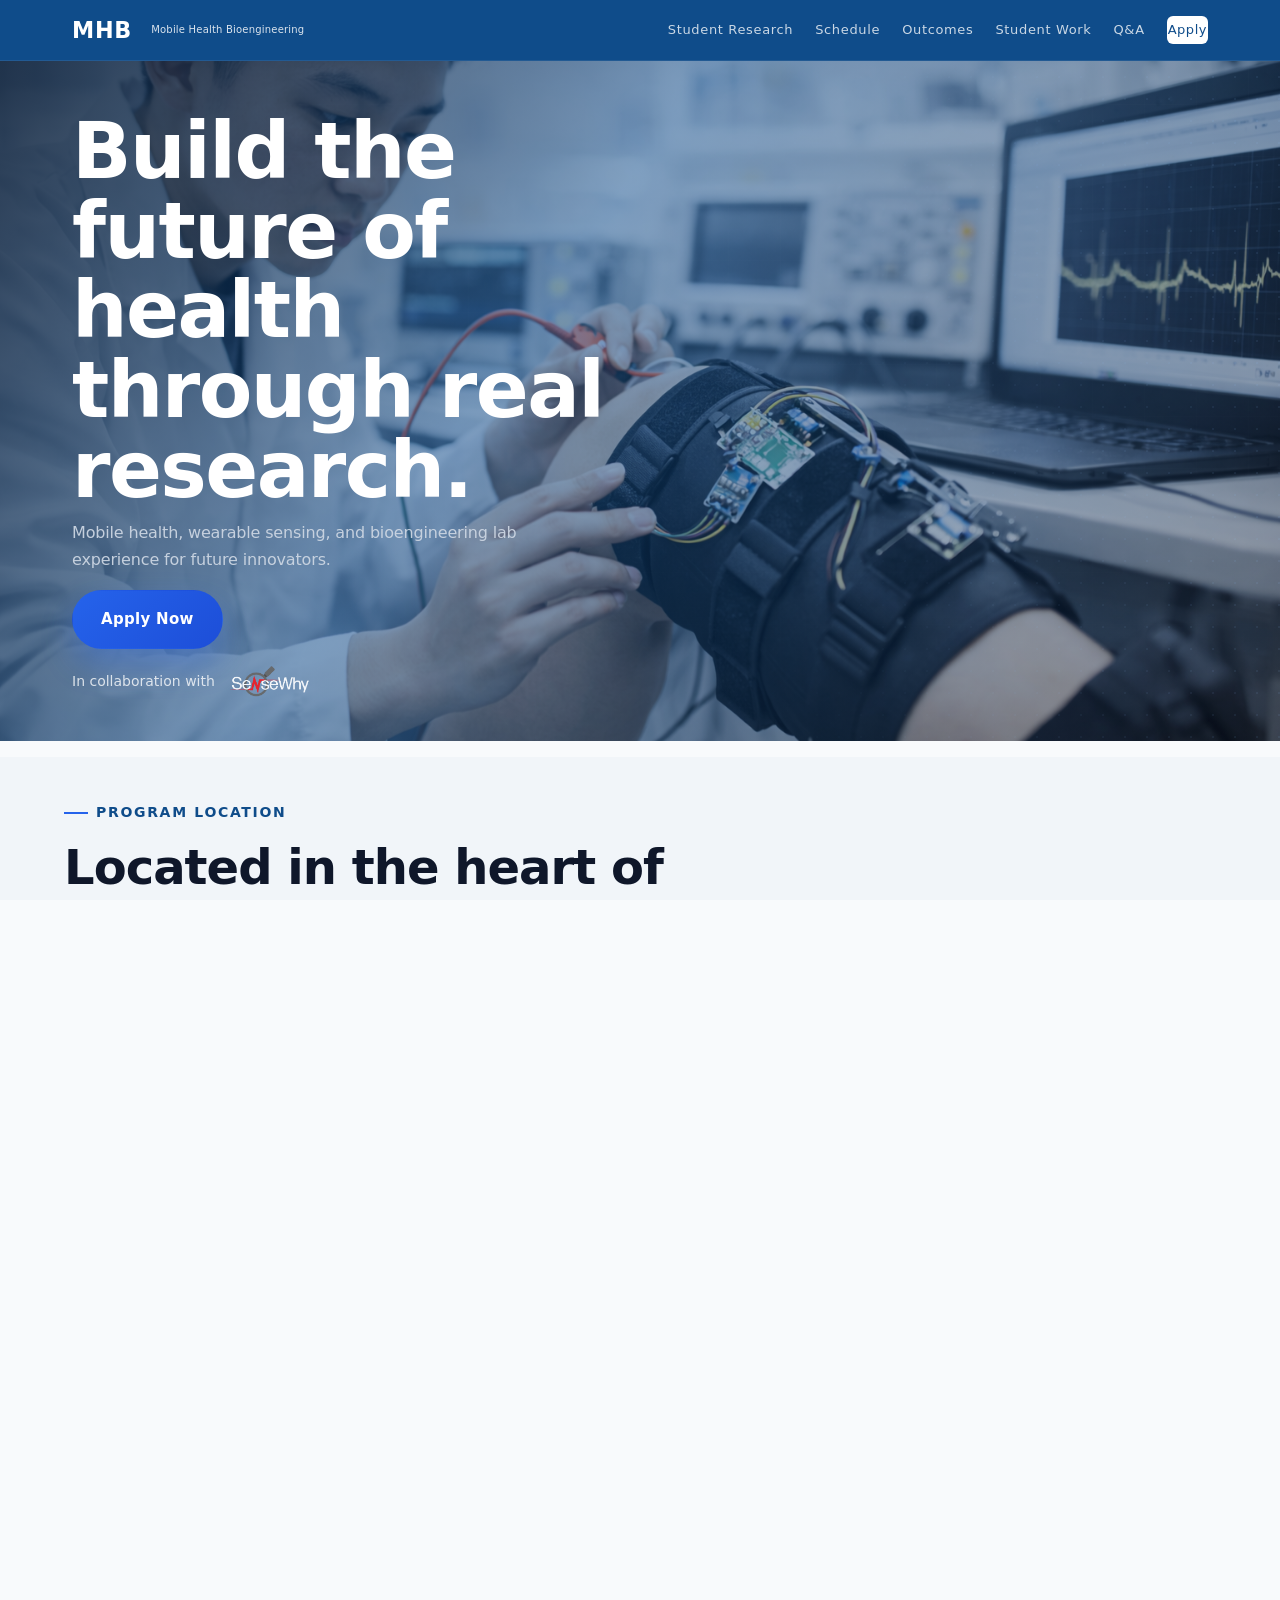
==== index.html @ d77f0f06 "upload site" ====
<!doctype html>
<html lang="en">
<head>
  <meta charset="UTF-8" />
  <meta name="viewport" content="width=device-width, initial-scale=1.0" />
  <title>Mobile Health Bioengineering (MHB)</title>
  <link rel="icon" href="favicon.ico?v=2" />
  <link rel="icon" type="image/png" sizes="32x32" href="favicon-32.png?v=2" />
  <link rel="icon" type="image/png" sizes="16x16" href="favicon-16.png?v=2" />
  <link rel="apple-touch-icon" href="apple-touch-icon.png?v=2" />
  <link rel="stylesheet" href="styles.css" />
</head>
<body>
  <a class="skip-link" href="#main">Skip to content</a>

  <header class="site-header">
    <div class="container header-inner">
            <a href="index.html" class="brand logo-wrapper" aria-label="Go to homepage">
        <img class="brand-logo logo" src="logo-navbar.svg" alt="Mobile Health Bioengineering logo" />
        <small>Mobile Health Bioengineering</small>
      </a>
      <button type="button" class="nav-toggle" id="nav-toggle" aria-expanded="false" aria-controls="primary-nav" aria-label="Open menu">
        <span class="nav-toggle-bars" aria-hidden="true">
          <span class="nav-toggle-bar"></span>
          <span class="nav-toggle-bar"></span>
          <span class="nav-toggle-bar"></span>
        </span>
      </button>
      <nav class="nav" id="primary-nav" aria-label="Primary">
        <a data-nav="student-research" href="#student-research">Student Research</a>
        <a data-nav="schedule" href="schedule.html">Schedule</a>
        <a data-nav="outcomes" href="program-outcomes.html">Outcomes</a>
        <a data-nav="showcase" href="showcase.html">Student Work</a>
        <a data-nav="faq" href="faq.html">Q&amp;A</a>
        <a class="nav-apply" href="https://forms.gle/hPSidrdWYzqVXL1z7" target="_blank" rel="noreferrer">Apply</a>
      </nav>
    </div>
  </header>

  <main id="main" class="main">
    <!-- Hero -->
    <section class="hero">
      <div class="hero-bg" aria-hidden="true"></div>
      <div class="hero-overlay" aria-hidden="true"></div>

      <div class="hero-shell">
        <div class="hero-copy">
          <h1 class="h1 hero-title-light">Build the future of health through real research.</h1>
          <p class="hero-sub hero-sub-light">Mobile health, wearable sensing, and bioengineering lab experience for future innovators.</p>
          <div class="hero-actions">
            <a class="btn btn-primary btn-apply hero-primary-btn" href="https://forms.gle/hPSidrdWYzqVXL1z7" target="_blank" rel="noreferrer">Apply Now</a>
          </div>
          <div class="hero-partner">
            <span>In collaboration with</span>
            <a
              href="https://www.sensewhyinc.com/"
              target="_blank"
              rel="noopener noreferrer"
              class="hero-partner-logo-link"
            >
              <img src="sensewhy-logo.png" alt="SenseWhy Inc." width="586" height="266" decoding="async">
            </a>
          </div>
        </div>
      </div>
    </section>

    <!-- Program Location -->
    <section class="section-tight home-section-muted">
      <div class="container">

        <div class="section-title">Program Location</div>

        <div class="section-heading">
          <h2 class="section-heading-title">
            Located in the heart of Chicago’s healthcare innovation hub
          </h2>
          <p class="section-heading-copy">
            A fully immersive experience in one of the most dynamic medical and research environments in the United States.
          </p>
        </div>

        <div class="location-grid">

          <!-- 左侧图片 -->
          <div class="location-image">
            <img
              src="lab-map.png"
              alt="North Side Chicago medical and research district map showing Northwestern University and surrounding institutions"
            />
          </div>

          <!-- 右侧文字 -->
          <div class="location-content">

            <p>
              As a fully immersive program, the Mobile Health Bioengineering course has carefully selected a premier location in North Side, Chicago, just steps from Lake Michigan and the city’s vibrant downtown core.
            </p>

            <p>
              Students benefit from direct proximity to leading academic, medical, and research institutions in one of the nation’s foremost hubs for healthcare innovation, along with easy access to recreation, dining, and cultural experiences:
            </p>

            <ul class="location-list">
              <li>
                <strong>Northwestern University</strong>, Ann & Robert H. Lurie Children's Hospital of Chicago, and Shirley Ryan AbilityLab (medical and research district)
              </li>
              <li>
                <strong>University of Chicago</strong> (nearby academic campus)
              </li>
              <li>
                Navy Pier and Chicago Riverwalk (recreation, waterfront, and cultural activities)
              </li>
            </ul>

          </div>

        </div>
      </div>
    </section>

    <section id="student-research" class="section-tight home-section-accent">
      <div class="container">
        <div class="section-title">Student Research</div>
        <div class="section-heading student-research-heading-compact">
          <p class="section-heading-copy">A focused look at how students turn lab work into real research outcomes.</p>
        </div>
        <div class="student-research-featured featured-project">
          <div class="student-research-feature-panel featured-content">
            <h3 class="student-research-feature-title">TurtleTrack: Posture Monitoring System</h3>
            <p class="student-research-feature-copy">A wearable system that tracks posture and delivers real-time corrective feedback.</p>

            <div class="student-research-tag-row" aria-label="Project tags">
              <span class="student-research-tag">Wearable Tech</span>
              <span class="student-research-tag">Biomechanics</span>
              <span class="student-research-tag">Real-time Feedback</span>
            </div>

            <div class="student-research-components" aria-label="System components">
              <p class="student-research-components-label">System Components</p>
              <div class="student-research-components-grid">
                <article class="student-research-component-card">
                  <img class="component-image" src="元器件1.jpg" alt="Wearable sensor components and circuit modules" />
                  <h4>Sensing</h4>
                  <p>Wearable motion sensors capture posture and movement in real time.</p>
                </article>
                <article class="student-research-component-card">
                  <img class="component-image" src="电气工程2.jpg" alt="Signal processing and data analysis on embedded system" />
                  <h4>Processing</h4>
                  <p>Signal processing pipeline analyzes posture patterns and detects deviations.</p>
                </article>
                <article class="student-research-component-card">
                  <img class="component-image" src="设计原型.jpg" alt="Prototype wearable feedback device design" />
                  <h4>Feedback</h4>
                  <p>Real-time feedback system guides users to correct posture behavior.</p>
                </article>
              </div>
            </div>

          </div>

          <button
            class="student-research-poster-card featured-image"
            type="button"
            data-poster-open="poster-turtletrack-home"
            aria-label="Open TurtleTrack poster preview"
          >
            <img
              src="turtletrack-poster-preview.png"
              alt="TurtleTrack poster preview"
            />
          </button>
        </div>

        <div class="student-research-topics">
          <div class="student-research-topics-shell">
            <div class="student-research-topics-grid project-grid section-container" aria-label="Student research topics">
            <a class="student-research-topic-link" href="projects/exercise-regulator-academic-stress.html">
              <article class="project-card">
                <div class="student-research-sticker-thumb">
                  <img
                    src="电气工程.jpg"
                    alt="Wearable sensors used in exercise and stress tracking"
                  />
                </div>
                <p class="project-tag">Behavioral Science</p>
                <h3 class="project-title">Exercise as a Regulator of Academic Stress</h3>
                <p class="project-desc">Running and meditation strategies measured with wearable stress signals.</p>
              </article>
            </a>
            <a class="student-research-topic-link" href="projects/caffeine-stress-response-study.html">
              <article class="project-card">
                <div class="student-research-sticker-thumb">
                  <img
                    src="电气工程2.jpg"
                    alt="Student reviewing physiological data for caffeine response research"
                  />
                </div>
                <p class="project-tag">Experimental Design</p>
                <h3 class="project-title">Caffeine and Stress Response Study</h3>
                <p class="project-desc">Wearable-based analysis of how caffeine shifts physiological stress response.</p>
              </article>
            </a>
            <a class="student-research-topic-link" href="projects/predicting-periodontal-disease-with-ml.html">
              <article class="project-card">
                <div class="student-research-sticker-thumb">
                  <img
                    src="实验.jpg"
                    alt="Data visualization and machine learning analysis on a display"
                  />
                </div>
                <p class="project-tag">ML + Healthcare</p>
                <h3 class="project-title">Predicting Periodontal Disease with ML</h3>
                <p class="project-desc">Machine learning screening using breath-based VOC sensing data.</p>
              </article>
            </a>
            </div>
            <div class="student-research-more">
              <a class="student-research-more-link" href="showcase.html">View More Projects <span aria-hidden="true">→</span></a>
            </div>
          </div>
        </div>
      </div>
    </section>

    <section id="program-outcomes" class="section-tight home-section-muted">
      <div class="container">
        <div class="section-title">Program Outcomes</div>
        <div class="section-heading">
          <h2 class="section-heading-title">Clear outputs students can carry forward.</h2>
          <p class="section-heading-copy">Academic deliverables, recognition, and practical research experience from one focused program.</p>
        </div>
        <div class="program-outcomes-grid" aria-label="Program outcomes">
          <a class="program-outcome-link" href="program-outcomes.html#certificate">
            <article class="program-outcome-card surface-card">
              <div class="program-outcome-icon" aria-hidden="true">CERT</div>
              <h3>Certificate of Completion</h3>
              <p>Official completion certificate issued through Dr. Alshurafa's affiliated organization.</p>
            </article>
          </a>

          <a class="program-outcome-link" href="program-outcomes.html#proposal-poster">
            <article class="program-outcome-card surface-card">
              <div class="program-outcome-icon" aria-hidden="true">POST</div>
              <h3>Research Proposal &amp; IEEE Poster</h3>
              <p>Students finish a proposal and poster, with selected work advancing toward IEEE submission.</p>
            </article>
          </a>

          <a class="program-outcome-link" href="program-outcomes.html#recommendation">
            <article class="program-outcome-card surface-card">
              <div class="program-outcome-icon" aria-hidden="true">LOR</div>
              <h3>Letter of Recommendation</h3>
              <p>Top-performing students may receive a personalized recommendation letter.</p>
            </article>
          </a>

          <a class="program-outcome-link" href="program-outcomes.html#research-skills">
            <article class="program-outcome-card surface-card">
              <div class="program-outcome-icon" aria-hidden="true">LAB</div>
              <h3>Real Research &amp; Clinical Skills</h3>
              <p>Hands-on lab work builds practical research ability and clinical understanding.</p>
            </article>
          </a>
        </div>
      </div>
    </section>

    <section class="section-tight professor-section">
      <div class="container">

        <!-- Nabil -->
        <div class="prof-row">
          <div class="prof-image">
            <img src="Professor%20Photo.jpg" alt="Nabil Alshurafa">
          </div>

          <div class="prof-content">
            <p class="prof-label">Program Director</p>
            <h2 class="prof-name">Nabil Alshurafa</h2>

            <p>
              Dr. Nabil Alshurafa has been on the faculty of Northwestern University for over ten years, where he teaches courses in mobile health (mHealth), wearable systems, and biomedical engineering. His research is in the fields of wearable sensing, behavioral science, and digital biomarkers.
            </p>

            <p>
              Dr. Alshurafa has many years of experience mentoring high school students in science and engineering, helping multiple generations of students achieve their educational goals. He is passionate about inspiring young scientists to develop creative problem solving skills and make meaningful contributions to society through rigorous, human-centered research.
            </p>
          </div>
        </div>

        <!-- Chris -->
        <div class="prof-row reverse">
          <div class="prof-image">
            <img src="Chris%20Romano.jpg" alt="Chris Romano">
          </div>

          <div class="prof-content">
            <p class="prof-label">Instructor</p>
            <h2 class="prof-name">Chris Romano</h2>
            <p class="prof-sub">Operations Director · Northwestern University</p>
            <div class="prof-email-block">
              <p class="prof-email"><a href="mailto:chris@sensewhyinc.com">chris@sensewhyinc.com</a></p>
              <p class="prof-email"><a href="mailto:programs@sensewhyinc.com">programs@sensewhyinc.com</a></p>
            </div>

            <p>
              Chris Romano is a Human Factors Engineer at SenseWhy Inc. and a research coordinator at Northwestern University, where he works on wearable sensing technologies for behavioral and preventive medicine.
            </p>

            <p>
              He focuses on designing and running clinical studies, analyzing data, and developing digital health systems that translate real-world behavioral signals into meaningful insights. In this program, he supports student research and project development, providing guidance on experimental design, data analysis, and real-world implementation.
            </p>
          </div>
        </div>

      </div>
    </section>

    <!-- CTA -->
    <section class="section-tight">
      <div class="container cta-minimal">
        <p class="cta-eyebrow">Join the next cohort</p>
        <div class="h2">Interested in joining MHB?</div>
        <p class="cta-note">Selective program. Applications are reviewed by faculty.</p>
        <div class="cta-wrap apply-cta-actions">
          <a class="btn btn-primary btn-apply" href="https://forms.gle/hPSidrdWYzqVXL1z7" target="_blank" rel="noreferrer">Apply Now</a>
          <a class="btn btn-secondary" href="mailto:programs@sensewhyinc.com?subject=MHB%20Inquiry">Contact Us</a>
        </div>
      </div>
    </section>
  </main>

  <div class="poster-modal" id="poster-turtletrack-home" hidden>
    <div class="poster-modal-panel">
      <button class="poster-close" type="button" data-poster-close>Close</button>
      <div class="poster-modal-sheet">
        <iframe
          class="poster-pdf-frame"
          src="sample%20poster/TurtleTrack%20Poster.pdf#view=FitH"
          title="TurtleTrack poster PDF preview"
        ></iframe>
      </div>
    </div>
  </div>

  <footer class="footer">
    <div class="container footer-inner">
      <div>
        <div style="font-weight:680;color:var(--text);">Mobile Health Bioengineering (MHB)</div>
        <div style="margin-top:6px;">Hands-on mobile health, sensing, and bioengineering research education.</div>
      </div>
      <div style="max-width:46ch;">
        <div style="margin-top:6px;">Selective mobile health and bioengineering research program.</div>
      </div>
      <div class="footer-col footer-partner">
        <div class="footer-partner-name">SenseWhy Inc.</div>
        <p class="footer-partner-tagline">Mobile health technology company · Wearable sensing, behavioral analytics, and digital health systems.</p>
        <p class="footer-partner-address">Chicago, Illinois, United States</p>
        <p class="footer-partner-web"><a href="https://www.sensewhyinc.com/" target="_blank" rel="noopener noreferrer">sensewhyinc.com</a></p>
      </div>
    </div>
  </footer>

  <script defer src="site.js"></script>
</body>
</html>
---- styles.css ----
:root{
  --bg:#FFFFFF;
  --text:#0f172a;
  --muted:#475569;
  --line:#D5E4F4;
  --soft:#EDF6FF;
  --focus:#71B7FF;
  --primary:#0F4C8A;
  --secondary:#71B7FF;
  --lab-bg:#F4FAFF;
  --lab-section:#E8F3FF;
  --radius:18px;
  --surface-radius:16px;
  --shadow-soft:0 8px 24px rgba(0,0,0,0.04);
  --shadow-soft-hover:0 16px 40px rgba(0,0,0,0.08);
}

*{ box-sizing:border-box; }

html,body{ height:100%; }

body{
  margin:0;
  background:#f8fafc;
  color:#374151;
  font-family: ui-sans-serif, system-ui, -apple-system, Segoe UI, Roboto, Helvetica, Arial, "Apple Color Emoji","Segoe UI Emoji";
  font-size:15px;
  line-height:1.7;
}

html{
  -webkit-text-size-adjust:100%;
  text-size-adjust:100%;
  scroll-padding-top:96px;
}

html, body{
  overflow-x:hidden;
  max-width:100%;
}

img, video, svg, canvas{
  max-width:100%;
  height:auto;
}

h1, h2, h3{
  letter-spacing:-0.02em;
  line-height:1.2;
}

h1{
  font-size:36px;
  line-height:1.2;
  font-weight:700;
}

h2{
  font-size:26px;
  line-height:1.3;
  font-weight:600;
}

h3{
  font-size:20px;
  line-height:1.4;
  font-weight:600;
}

h4{
  font-size:14px;
  letter-spacing:0.06em;
  text-transform:uppercase;
  color:#6B7280;
}

p{
  line-height:1.7;
  color:#374151;
  margin-bottom:12px;
  max-width:65ch;
}

ul{
  padding-left:18px;
}

li{
  line-height:1.65;
}

a{ color:inherit; text-decoration:none; }
a:hover{ text-decoration:underline; }

.skip-link{
  position:absolute;
  left:-999px;
  top:8px;
  background: #ffffff;
  border:1px solid var(--line);
  padding:10px 12px;
  border-radius:12px;
  z-index:999;
}
.skip-link:focus{ left:12px; outline:2px solid var(--focus); outline-offset:2px; }

.container{
  max-width:1200px;
  padding:0 24px;
  margin:0 auto;
}

.site-header{
  position:fixed;
  left:0;
  right:0;
  top:0;
  background: var(--primary);
  backdrop-filter: blur(0);
  border-bottom:1px solid rgba(255,255,255,0.08);
  z-index:20;
  transition: background 300ms ease, backdrop-filter 300ms ease, border-color 300ms ease, box-shadow 300ms ease;
}

.site-header.scrolled{
  background: rgba(15,76,138,0.92);
  backdrop-filter: blur(12px);
  border-bottom-color: rgba(255,255,255,0.1);
  box-shadow: 0 8px 24px rgba(10,48,92,0.22);
}

.header-inner{
  display:flex;
  align-items:center;
  justify-content:space-between;
  padding:16px 32px;
  gap:26px;
  transition: padding 300ms ease;
}

.site-header.scrolled .header-inner{
  padding:12px 32px;
}

/* Mobile nav toggle — hidden on desktop */
.nav-toggle{
  display:none;
  align-items:center;
  justify-content:center;
  width:44px;
  height:44px;
  padding:0;
  margin:0 0 0 auto;
  border:1px solid rgba(255,255,255,0.38);
  border-radius:10px;
  background:rgba(255,255,255,0.1);
  color:#fff;
  cursor:pointer;
  flex-shrink:0;
  transition:background 0.2s ease, border-color 0.2s ease;
}

.nav-toggle:hover{
  background:rgba(255,255,255,0.16);
  border-color:rgba(255,255,255,0.55);
}

.nav-toggle:focus-visible{
  outline:2px solid var(--focus);
  outline-offset:2px;
}

.nav-toggle-bars{
  display:flex;
  flex-direction:column;
  justify-content:center;
  gap:5px;
  width:20px;
}

.nav-toggle-bar{
  display:block;
  height:2px;
  width:100%;
  background:#fff;
  border-radius:1px;
  transition:transform 0.25s ease, opacity 0.2s ease;
}

.site-header.is-nav-open .nav-toggle-bar:nth-child(1){
  transform:translateY(7px) rotate(45deg);
}

.site-header.is-nav-open .nav-toggle-bar:nth-child(2){
  opacity:0;
}

.site-header.is-nav-open .nav-toggle-bar:nth-child(3){
  transform:translateY(-7px) rotate(-45deg);
}

.brand,
.logo-wrapper{
  display:flex;
  align-items:center;
  gap:12px;
  color:#ffffff;
  text-decoration:none;
}

.logo-wrapper{
  cursor:pointer;
  transition:opacity 0.2s ease;
}

.logo-wrapper:hover,
.logo-wrapper:focus-visible{
  text-decoration:none;
  opacity:0.85;
}

.logo-wrapper:focus-visible{
  outline:2px solid var(--focus);
  outline-offset:3px;
}

.brand small{
  display:inline-block;
  margin:0;
  padding:0;
  border:0;
  color:rgba(255,255,255,0.85);
  font-weight:500;
  font-size:10px;
  line-height:1.25;
  letter-spacing:0.02em;
  text-transform:none;
  white-space:nowrap;
  text-decoration:none;
}

.brand small::before,
.brand small::after{
  content:none;
}

.brand-logo,
.logo{
  display:block;
  flex-shrink:0;
  height:28px;
  width:auto;
  max-height:28px;
  object-fit:contain;
  object-position:left center;
  background:transparent;
  padding:0;
  margin:0;
  border:0;
  mix-blend-mode:normal;
  opacity:1;
}

.brand-logo:hover,
.logo:hover{
  opacity:1;
}

.nav{
  display:flex;
  flex-wrap:wrap;
  gap:22px;
  justify-content:flex-end;
  align-items:center;
}
.nav a{
  position:relative;
  font-size:13px;
  color:rgba(255,255,255,0.78);
  letter-spacing:0.05em;
  font-weight:400;
  text-decoration:none;
  padding:2px 0;
  border:none;
  border-radius:0;
}
.nav a:hover{
  color:#ffffff;
  text-decoration:none;
}
.nav a.active{
  color:#ffffff;
}
.nav a::after{
  content:"";
  position:absolute;
  left:0;
  bottom:-3px;
  width:100%;
  height:1px;
  background:rgba(255,255,255,0.8);
  transform:scaleX(0);
  transform-origin:left;
  transition:transform 200ms ease;
}
.nav a:hover::after{
  transform:scaleX(1);
}
.nav a.active::after{
  transform:scaleX(1);
}

.nav a.nav-apply{
  border:1px solid rgba(255,255,255,0.72);
  border-radius:6px;
  padding:7px 12px;
  letter-spacing:0.04em;
  color:var(--primary);
  background:#ffffff;
}
.nav a.nav-apply::after{
  display:none;
}
.nav a.nav-apply:hover{
  background:var(--lab-bg);
  border-color:#ffffff;
  color:var(--primary);
}
.nav a.nav-apply.active{
  border-color:#ffffff;
  color:var(--primary);
}

.main{
  padding-bottom:64px;
  padding-top:96px;
}

.section{
  padding-top:64px;
  padding-bottom:64px;
  margin-top:48px;
}

.section-tight{
  padding-top:44px;
  padding-bottom:44px;
}

.section-title{
  margin:0 0 14px 0;
  font-size:14px;
  letter-spacing:0.12em;
  text-transform:uppercase;
  color:var(--primary);
  font-weight:650;
}

.section-title::before{
  content:"";
  display:inline-block;
  width:24px;
  height:2px;
  background:#2563eb;
  margin-right:8px;
  vertical-align:middle;
}

.section-heading{
  max-width:760px;
  margin-bottom:24px;
}

.student-research-heading-compact{
  margin-bottom:24px;
}

.student-research-heading-compact .section-heading-copy{
  margin-top:0;
}

.section-heading-title{
  margin:0 0 8px 0;
  color:var(--text);
  font-size:clamp(34px, 4vw, 48px);
  line-height:1.2;
  letter-spacing:-0.02em;
  font-weight:690;
}

.section-heading-copy{
  margin:0;
  max-width:640px;
  color:rgba(0,0,0,0.6);
  font-size:17px;
  line-height:1.6;
}

.surface-card{
  padding:20px;
  border:1px solid rgba(0,0,0,0.04);
  border-radius:16px;
  background:#ffffff;
  box-shadow:0 8px 24px rgba(0,0,0,0.04);
  transition:all 0.2s ease;
}

.surface-card:hover{
  transform:translateY(-2px);
  border-color:rgba(0,0,0,0.06);
  box-shadow:0 12px 32px rgba(0,0,0,0.06);
}

.home-section-muted{
  background:#f1f5f9;
}

.home-section-accent{
  background:#f8fafc;
}

.section-tight.home-section-accent{
  padding-top:36px;
  padding-bottom:28px;
}


.research-questions{
  display:flex;
  flex-direction:column;
  gap:32px;
  margin-top:40px;
}

.research-question{
  max-width:38rem;
}

.question-left{
  align-self:flex-start;
}

.question-center{
  align-self:center;
}

.question-right{
  align-self:flex-end;
  text-align:right;
}

.question-offset{
  margin-left:48px;
}

.question-last{
  margin-right:40px;
}

.research-question-inner{
  display:inline-block;
  transition:transform 300ms ease-out, color 300ms ease-out;
}

.research-question-inner:hover{
  transform:translateX(3px);
}

.research-question-num{
  margin-bottom:10px;
  font-size:11px;
  font-weight:500;
  letter-spacing:0.2em;
  color:rgba(15,76,138,0.32);
}

.research-question p{
  margin:0;
  font-size:clamp(20px, 2vw, 24px);
  line-height:1.75;
  font-weight:500;
  color:var(--text);
  transition:color 300ms ease-out;
}

.research-question-inner:hover p{
  color:var(--primary);
}

.student-research-heading{
  max-width:760px;
  margin-top:4px;
}

.student-research-title{
  margin:0;
  color:var(--text);
  font-size:clamp(38px, 4.4vw, 56px);
  line-height:1.02;
  letter-spacing:-0.03em;
  font-weight:690;
}

.student-research-subtitle{
  margin:16px 0 0 0;
  color:var(--muted);
  font-size:18px;
  line-height:1.75;
}

.student-research-featured{
  display:flex;
  flex-direction:column;
  gap:24px;
  margin-top:24px;
  margin-bottom:16px;
}

.featured-project{
  display:grid;
  grid-template-columns:1.2fr 1fr;
  gap:40px;
  align-items:center;
  padding:32px;
  border-radius:20px;
  background:#ffffff;
}

.student-research-feature-panel{
  flex:1 1 0;
  display:flex;
  flex-direction:column;
  padding:24px;
}

.featured-content{
  display:flex;
  flex-direction:column;
  justify-content:center;
  max-width:640px;
  padding:0;
}

.student-research-feature-title{
  margin:0;
  color:var(--text);
  font-size:clamp(30px, 3vw, 42px);
  line-height:1.12;
  letter-spacing:-0.03em;
  font-weight:640;
}

.student-research-feature-copy{
  max-width:52ch;
  margin:16px 0 0 0;
  color:var(--muted);
  font-size:16px;
  line-height:1.7;
}

.student-research-tag-row{
  display:flex;
  flex-wrap:wrap;
  gap:12px;
  margin-top:24px;
}

.student-research-tag{
  display:inline-flex;
  align-items:center;
  justify-content:center;
  border:1px solid transparent;
  border-radius:999px;
  background:rgba(37, 99, 235, 0.08);
  padding:6px 12px;
  color:#2563eb;
  font-size:11px;
  font-weight:500;
  letter-spacing:0.02em;
}

.student-research-components{
  margin-top:32px;
}

.section-container{
  width:100%;
  max-width:1200px;
  margin:0 auto;
  margin-top:0;
  padding:0 24px;
  padding-top:0;
}

.student-research-components-label{
  margin:0 0 12px 0;
  color:#9ca3af;
  font-size:12px;
  letter-spacing:0.12em;
  text-transform:uppercase;
}

.student-research-components-grid{
  display:grid;
  grid-template-columns:repeat(3, minmax(0, 1fr));
  gap:20px;
}

.student-research-component-card{
  min-height:100%;
  padding:18px 18px 16px 18px;
  border-radius:16px;
  border:1px solid rgba(15,23,42,0.05);
  border-top:3px solid rgba(59,130,246,0.35);
  background:#f8fbff;
  box-shadow:0 8px 22px rgba(15,23,42,0.04);
  transition:transform 0.2s ease, box-shadow 0.2s ease, border-color 0.2s ease;
}

.student-research-component-card:hover{
  transform:translateY(-2px);
  box-shadow:0 14px 32px rgba(15,23,42,0.08);
  border-color:rgba(15,23,42,0.08);
}

.student-research-component-card h4{
  margin:0;
  color:var(--text);
  font-size:16px;
  line-height:1.2;
  font-weight:680;
  letter-spacing:-0.01em;
}

.student-research-component-card p{
  margin:10px 0 0 0;
  color:var(--muted);
  font-size:14px;
  line-height:1.65;
}

.component-image{
  width:100%;
  height:120px;
  object-fit:cover;
  border-radius:10px;
  margin-bottom:12px;
}

.student-research-poster-card{
  display:flex;
  align-items:center;
  justify-content:center;
  padding:0;
  text-decoration:none;
  width:100%;
  cursor:pointer;
}

.student-research-poster-card img{
  width:100%;
  max-width:420px;
  height:auto;
  display:block;
  border-radius:12px;
  object-fit:contain;
  background:#f8fafc;
  box-shadow:0 10px 28px rgba(15,23,42,0.08);
  transition:transform 0.25s ease, box-shadow 0.25s ease;
}

.student-research-poster-card:hover img{
  transform:scale(1.02);
  box-shadow:0 18px 44px rgba(15,23,42,0.14);
}

.featured-image{
  display:flex;
  justify-content:center;
  align-items:center;
}

.student-research-topics{
  border-top:1px solid rgba(0,0,0,0.06);
  margin-top:16px;
  padding-top:20px;
}

.student-research-topics-shell{
  max-width:1200px;
  margin:0 auto;
  margin-top:0;
  padding:0;
  border-radius:0;
  background:transparent;
}

.project-grid{
  display:grid;
  grid-template-columns:repeat(3, 1fr);
  gap:28px;
  margin-top:16px;
  align-items:stretch;
}

.student-research-topics-grid{
  grid-template-columns:repeat(3, 1fr);
  gap:24px;
  margin-top:0;
  align-items:stretch;
}

.student-research-topic-link{
  display:block;
  height:100%;
  color:inherit;
  text-decoration:none;
}

.student-research-topic-link:hover{
  text-decoration:none;
}

.student-research-topics .project-card{
  width:100%;
  height:100%;
  display:flex;
  flex-direction:column;
  justify-content:space-between;
  background:#ffffff;
  border:1px solid rgba(17,24,39,0.06);
  border-radius:16px;
  padding:20px;
  transition:all 0.2s ease;
}

.student-research-topics .project-card:hover{
  transform:translateY(-4px);
  box-shadow:0 8px 24px rgba(0,0,0,0.08);
}

.student-research-topics .student-research-sticker-thumb{
  margin:0 0 16px 0;
  width:100%;
  height:180px;
  border-radius:12px;
  overflow:hidden;
  background:#f3f8ff;
  box-shadow:none;
}

.student-research-topics .student-research-sticker-thumb img{
  display:block;
  width:100%;
  height:160px;
  object-fit:cover;
  border-radius:12px;
}

.student-research-topics .project-card img{
  transition:transform 0.3s ease;
}

.student-research-topics .project-card:hover img{
  transform:scale(1.05);
}

.student-research-topics .project-tag{
  margin:0 0 8px 0;
  font-size:12px;
  color:#6b7280;
  letter-spacing:0.05em;
  text-transform:uppercase;
}

.student-research-topics .project-title{
  margin:0 0 8px 0;
  font-size:20px;
  font-weight:600;
  color:#111827;
  line-height:1.3;
}

.student-research-topics .project-desc{
  margin:0;
  font-size:14px;
  color:#6b7280;
  line-height:1.6;
}

.student-research-sticker{
  position:relative;
  display:flex;
  flex-direction:column;
  min-height:100%;
  padding:26px 22px 24px 22px;
}

.student-research-sticker-thumb{
  margin:0 0 18px 0;
  overflow:hidden;
  border-radius:12px;
  aspect-ratio:16 / 9;
  background:#f3f8ff;
  box-shadow:0 8px 20px rgba(15,23,42,0.06);
}

.student-research-sticker-thumb img{
  display:block;
  width:100%;
  height:100%;
  object-fit:cover;
  border-radius:12px;
}

.sticker-1,
.sticker-2,
.sticker-3,
.sticker-4,
.sticker-5{ transform:none; }

.student-research-sticker-label{
  display:inline-flex;
  margin-bottom:16px;
  border-radius:999px;
  background:#E7F2FF;
  padding:6px 10px;
  color:#94a3b8;
  font-size:11px;
  font-weight:650;
  letter-spacing:0.08em;
}

.student-research-sticker-num{
  position:absolute;
  top:20px;
  right:22px;
  color:#94a3b8;
  font-size:24px;
  font-weight:700;
  line-height:1;
  opacity:0.45;
}

.student-research-topic-title{
  display:-webkit-box;
  color:var(--text);
  font-size:clamp(19px, 1.45vw, 24px);
  font-weight:680;
  line-height:1.3;
  letter-spacing:-0.02em;
  -webkit-line-clamp:2;
  -webkit-box-orient:vertical;
  overflow:hidden;
}

.student-research-topic-desc{
  margin:12px 0 0 0;
  color:var(--muted);
  font-size:14px;
  line-height:1.6;
  white-space:nowrap;
  overflow:hidden;
  text-overflow:ellipsis;
}

.student-research-more{
  margin-top:24px;
  display:flex;
  justify-content:center;
}

.student-research-more-link{
  display:inline-flex;
  align-items:center;
  gap:8px;
  padding:12px 18px;
  border:1px solid rgba(15,76,138,0.12);
  border-radius:999px;
  background:rgba(255,255,255,0.78);
  color:var(--primary);
  font-size:14px;
  font-weight:600;
  text-decoration:none;
  transition:transform 220ms ease, box-shadow 220ms ease, border-color 220ms ease, background 220ms ease;
}

.student-research-more-link:hover{
  transform:translateY(-2px);
  border-color:rgba(15,76,138,0.2);
  box-shadow:0 10px 24px rgba(15,23,42,0.06);
  background:#ffffff;
  text-decoration:none;
}

@media (max-width: 1024px){
  .student-research-topics-grid{
    grid-template-columns:repeat(2, minmax(0, 1fr));
  }
}

.h1{
  font-size: clamp(48px, 6.1vw, 82px);
  line-height:0.95;
  letter-spacing:-0.02em;
  margin:0;
  font-weight:720;
}

.h2{
  font-size: clamp(28px, 3.2vw, 40px);
  letter-spacing:-0.015em;
  margin:0;
  font-weight:690;
}

.lead{
  font-size: clamp(18px, 2.1vw, 22px);
  color:var(--muted);
  margin-top:18px;
  margin-bottom:0;
}

.muted{
  color:var(--muted);
}

.hero{
  position:relative;
  min-height:64vh;
  overflow:hidden;
  background:#071A33;
  margin-top:-96px;
  margin-bottom:16px;
}

.hero-kicker{
  margin:0 0 20px 0;
  font-size:11px;
  font-weight:650;
  letter-spacing:0.18em;
  text-transform:uppercase;
  color:var(--muted);
}

.hero-kicker-light{
  margin:0;
  color:rgba(255,255,255,0.78);
}

.hero-bg{
  position:absolute;
  inset:0;
  background-image:url("home1.png");
  background-size:cover;
  background-position:center;
}

.hero-bg::after{
  content:"";
  position:absolute;
  inset:0;
  background-image:
    linear-gradient(rgba(255,255,255,0.035) 1px, transparent 1px),
    linear-gradient(90deg, rgba(255,255,255,0.035) 1px, transparent 1px);
  background-size:52px 52px;
  mask-image:linear-gradient(to bottom, rgba(0,0,0,0.55), rgba(0,0,0,0.12));
  pointer-events:none;
}

.hero-overlay{
  position:absolute;
  inset:0;
  background:linear-gradient(
    125deg,
    rgba(7,26,51,0.88) 0%,
    rgba(15,76,138,0.52) 42%,
    rgba(15,23,42,0.38) 100%
  );
}

.hero::after{
  content:"";
  position:absolute;
  top:0;
  right:0;
  width:min(48%, 540px);
  height:100%;
  z-index:0;
  pointer-events:none;
  background-image:radial-gradient(circle at center, rgba(147,197,253,0.14) 1.2px, transparent 1.5px);
  background-size:22px 22px;
  opacity:0.65;
  mask-image:linear-gradient(to left, rgba(0,0,0,0.9), transparent);
}

.hero-shell{
  position:relative;
  z-index:2;
  max-width:1200px;
  min-height:64vh;
  margin:0 auto;
  /* Clear fixed header (main padding 96px − hero pull-up); flex-start avoids vertical centering under nav */
  padding:max(112px, calc(env(safe-area-inset-top, 0px) + 96px)) 32px 40px 32px;
  display:flex;
  align-items:flex-start;
}

.hero-copy{
  max-width:600px;
}

.hero-copy .h1{
  margin-bottom:8px;
  line-height:1.02;
}

.hero-topline{
  display:flex;
  align-items:center;
  gap:14px;
  margin-bottom:10px;
}

.hero-play{
  display:inline-flex;
  align-items:center;
  justify-content:center;
  width:36px;
  height:40px;
  border:1px solid rgba(255,255,255,0.4);
  border-radius:999px;
  color:#ffffff;
  font-size:14px;
}

.hero-title-light{
  color:#ffffff;
}

.hero-where{
  margin-top:24px;
  font-size: clamp(22px, 2.2vw, 30px);
  line-height:1.25;
  letter-spacing:-0.012em;
  font-weight:620;
  color:var(--muted);
}

.hero-where-light{
  color:rgba(226,232,240,0.96);
}

.hero-sub{
  margin-top:16px;
  color:#31445e;
  max-width:520px;
  font-size:20px;
  line-height:1.5;
  letter-spacing:-0.01em;
}

.hero-sub-light{
  color:rgba(203,213,225,0.95);
  font-size:16px;
  line-height:1.68;
  margin-top:10px;
}

.hero-cta{
  display:flex;
  flex-wrap:wrap;
  gap:12px;
  margin-top:34px;
  align-items:center;
}

.btn{
  display:inline-flex;
  align-items:center;
  justify-content:center;
  padding:10px 16px;
  border-radius:999px;
  border:1px solid var(--primary);
  background:#ffffff;
  color:var(--primary);
  font-weight:620;
  font-size:13px;
  letter-spacing:0.01em;
  text-decoration:none;
  transition:transform 220ms ease, box-shadow 220ms ease, border-color 220ms ease, background 220ms ease, color 220ms ease;
}
.btn:hover{
  text-decoration:none;
  border-color:var(--primary);
  background: var(--soft);
  transform:translateY(-2px);
}
.btn-primary{
  border-color:transparent;
  background:linear-gradient(135deg, #2563eb, #1d4ed8);
  color:#ffffff;
  box-shadow:0 6px 16px rgba(37, 99, 235, 0.25);
}
.btn-primary:hover{
  border-color:transparent;
  background:linear-gradient(135deg, #1d4ed8, #1e40af);
  color:#ffffff;
  transform:translateY(-1px);
  box-shadow:0 10px 22px rgba(37, 99, 235, 0.3);
}

.btn-secondary{
  border-color:rgba(15,23,42,0.08);
  background:#ffffff;
  color:var(--text);
}

.btn-secondary:hover{
  border-color:rgba(15,76,138,0.12);
  background:#f8fbff;
  color:var(--primary);
}

.btn-apply{
  padding:12px 20px;
  font-size:14px;
  font-weight:680;
  letter-spacing:0.02em;
}

.hero-actions{
  margin-top:16px;
  display:flex;
  flex-direction:column;
  align-items:flex-start;
  gap:14px;
}

.hero-primary-btn{
  padding:16px 28px;
  font-size:15px;
  box-shadow:0 16px 32px rgba(37,99,235,0.32);
  transition:transform 0.2s ease, box-shadow 0.2s ease;
}

.hero-primary-btn:hover{
  transform:translateY(-2px);
  box-shadow:0 20px 44px rgba(59,130,246,0.45), 0 0 0 1px rgba(147,197,253,0.25);
}

.hero-link-list{
  display:flex;
  flex-wrap:wrap;
  gap:18px 24px;
}

.hero-inline-link{
  display:inline-flex;
  align-items:center;
  gap:8px;
  color:rgba(226,232,240,0.72);
  font-size:14px;
  font-weight:500;
  text-decoration:none;
  opacity:0.88;
  transition:color 0.2s ease, opacity 0.2s ease, text-decoration-color 0.2s ease;
}

.hero-inline-link:hover{
  color:#ffffff;
  opacity:1;
  text-decoration:underline;
  text-underline-offset:4px;
  text-decoration-color:rgba(255,255,255,0.45);
}

.hero-meta{
  margin:18px 0 0 0;
  color:rgba(226,232,240,0.88);
  font-size:13px;
  line-height:1.6;
}

/* ===== Hero Partner (clean version) ===== */

.hero-partner {
  margin-top: 14px;
  display: flex;
  align-items: center;
  gap: 12px;
  font-size: 14px;
  color: rgba(255,255,255,0.78);
}

.hero-partner-logo-link {
  display: inline-flex;
  line-height: 0;
  border-radius: 6px;
  transition: opacity 0.2s ease, transform 0.2s ease;
}

.hero-partner-logo-link:focus-visible {
  outline: 2px solid rgba(147, 197, 253, 0.85);
  outline-offset: 3px;
}

.hero-partner-logo-link:hover img,
.hero-partner-logo-link:focus-visible img {
  opacity: 1;
}

.hero-partner img {
  height: 38px;
  width: auto;
  opacity: 0.92;
  display: block;
  transition: opacity 0.2s ease;
}

.apply-cta{
  padding:34px 32px;
  text-align:center;
}

.apply-cta h2{
  margin:0;
  color:var(--text);
  font-size:clamp(28px, 3vw, 38px);
  line-height:1.08;
  letter-spacing:-0.02em;
  font-weight:690;
}

.apply-cta p{
  margin:12px auto 0 auto;
  max-width:42ch;
  color:var(--muted);
  font-size:16px;
  line-height:1.7;
}

.apply-cta-actions{
  margin-top:20px;
  display:flex;
  justify-content:center;
  gap:12px;
  flex-wrap:wrap;
}

.apply-cta-note{
  margin:14px 0 0 0;
  color:var(--primary);
  font-size:12px;
  font-weight:650;
  letter-spacing:0.08em;
  text-transform:uppercase;
}

.project-apply-section{
  padding-top:0;
}

.schedule-overview-section{
  background:#f5f7fb;
}

.container--schedule-wide{
  max-width:1100px;
  padding-left:18px;
  padding-right:18px;
}

.schedule-overview-section .schedule-page-shell{
  padding:42px 28px 44px;
}

.schedule-overview-section .schedule-course-header{
  max-width:none;
  margin-bottom:26px;
}

.schedule-overview-section .schedule-page-shell > .schedule-course-header .schedule-course-copy{
  max-width:78ch;
  font-size:18px;
  line-height:1.78;
}

.schedule-overview-section .schedule-content .schedule-tags + .schedule-overview-key-hero{
  margin-top:10px;
}

.schedule-overview-key-hero__grid{
  display:grid;
  grid-template-columns:1fr 1fr;
  gap:32px;
  align-items:start;
}

.schedule-overview-key-hero__aside{
  display:flex;
  flex-direction:column;
  gap:18px;
  min-width:0;
}

.schedule-overview-key-hero .schedule-detail-grid{
  margin-top:0;
  width:100%;
  max-width:none;
  min-width:0;
}

.schedule-overview-key-hero .schedule-detail-block{
  width:100%;
  max-width:none;
  padding:36px 38px;
  border-radius:16px;
  background:#f8fafc;
  border:1px solid rgba(15,23,42,0.06);
  box-shadow:none;
}

.schedule-overview-key-hero .schedule-detail-block h4{
  font-size:12px;
  letter-spacing:0.1em;
}

.schedule-overview-key-hero .schedule-detail-block .schedule-detail-list li{
  font-size:18px;
  line-height:1.82;
  margin-top:0;
  margin-bottom:14px;
}

.schedule-overview-key-hero .schedule-detail-block .schedule-detail-list li:last-child{
  margin-bottom:0;
}

.schedule-overview-mid-grid{
  display:grid;
  grid-template-columns:1fr 1.2fr;
  gap:32px;
  align-items:start;
  margin-top:16px;
  max-width:1100px;
  margin-left:auto;
  margin-right:auto;
}

.schedule-overview-section .schedule-content .schedule-overview-mid-grid .schedule-detail-grid{
  margin-top:0;
}

.schedule-overview-section .schedule-content .schedule-overview-mid-grid .schedule-program-structure{
  margin-top:0;
  min-width:0;
}

.schedule-overview-section .schedule-overview-mid-grid > .schedule-detail-grid .schedule-detail-block{
  padding:22px 24px;
  border-radius:12px;
  background:rgba(248,250,252,0.65);
  border:1px solid rgba(148,163,184,0.22);
  box-shadow:none;
}

.schedule-overview-section .schedule-overview-mid-grid > .schedule-detail-grid .schedule-detail-block p{
  max-width:none;
}

.schedule-overview-section .schedule-program-structure .schedule-course-copy{
  margin-top:6px;
}

.schedule-overview-section .schedule-program-structure .program-structure-cards{
  display:grid;
  grid-template-columns:1fr;
  gap:16px;
  margin-top:12px;
}

.schedule-overview-section .schedule-program-structure .program-structure-card{
  padding:20px;
  border-radius:14px;
  border:1px solid rgba(15,23,42,0.08);
  background:#ffffff;
  box-shadow:0 4px 16px rgba(15,23,42,0.07);
  transition:border-color 0.2s ease, box-shadow 0.22s ease, transform 0.22s ease;
}

.schedule-overview-section .schedule-program-structure .program-structure-card:hover{
  transform:translateY(-3px);
  border-color:rgba(15,23,42,0.12);
  box-shadow:0 10px 28px rgba(15,23,42,0.1);
}

.schedule-overview-section .schedule-program-structure .program-structure-card__title{
  font-size:17px;
  line-height:1.4;
}

.schedule-overview-section .schedule-program-structure .program-structure-card__body .program-schedule-daily-label{
  font-size:14px;
  line-height:1.52;
}

.schedule-overview-section .schedule-program-structure .program-structure-card--highlight{
  border-color:rgba(59,130,246,0.28);
  background:linear-gradient(165deg, #ffffff 0%, rgba(239,246,255,0.92) 100%);
  box-shadow:0 6px 22px rgba(59,130,246,0.1);
}

.schedule-overview-section .schedule-program-structure .program-structure-card--highlight:hover{
  border-color:rgba(37,99,235,0.38);
  box-shadow:0 12px 32px rgba(59,130,246,0.14);
}

.schedule-detail-grid--full{
  grid-template-columns:1fr;
}

.schedule-overview-section .schedule-content .schedule-detail-grid{
  margin-top:12px;
}

.schedule-overview-section .schedule-main-grid{
  display:grid;
  grid-template-columns:1fr;
  gap:32px;
  align-items:start;
  max-width:1100px;
  margin:12px auto 0 auto;
}

.schedule-overview-section .schedule-main-grid__left,
.schedule-overview-section .schedule-main-grid__right{
  display:flex;
  flex-direction:column;
  gap:20px;
}

.schedule-overview-section .schedule-main-grid__right{
  order:1;
}

.schedule-overview-section .schedule-main-grid__left{
  order:2;
}

.schedule-overview-section .schedule-main-grid__right .schedule-program-block{
  order:-1;
}

.schedule-overview-section .schedule-content .schedule-tags{
  gap:6px;
}

.schedule-overview-section .schedule-tags span{
  font-size:12px;
  padding:6px 10px;
  border-radius:999px;
  background:#F3F4F6;
}

.schedule-overview-section .schedule-card{
  background:#fff;
  border:1px solid #E5E7EB;
  border-radius:14px;
  padding:22px 24px;
  box-shadow:none;
}

.schedule-overview-section .schedule-card-title{
  margin:0 0 10px 0;
  font-size:13px;
  font-weight:600;
  letter-spacing:0.04em;
  color:#6B7280;
  text-transform:uppercase;
}

.schedule-overview-section .schedule-card .schedule-detail-list{
  margin-top:6px;
  padding-left:18px;
}

.schedule-overview-section .schedule-card .schedule-detail-list li{
  line-height:1.65;
  margin:0 0 8px 0;
}

.schedule-overview-section .schedule-card .schedule-detail-list li:last-child{
  margin-bottom:0;
}

.schedule-overview-section .schedule-program-block__title{
  margin:0 0 6px 0;
  font-size:13px;
  font-weight:600;
  letter-spacing:0.04em;
  color:#6B7280;
  text-transform:uppercase;
}

.schedule-overview-section .schedule-program-block{
  margin-top:10px;
}

.schedule-overview-section .schedule-program-block__subtitle{
  margin:0 0 16px 0;
  color:#6B7280;
  font-size:14px;
  line-height:1.6;
}

.schedule-overview-section .schedule-program-block .schedule-schedule-card{
  margin-top:0;
  margin-bottom:14px;
  padding:18px 20px;
}

.schedule-overview-section .schedule-program-block .schedule-schedule-card:last-child{
  margin-bottom:0;
}

.schedule-overview-section .schedule-schedule-card__head{
  display:flex;
  align-items:center;
  gap:8px;
  flex-wrap:wrap;
  margin-bottom:10px;
}

.schedule-overview-section .schedule-badge{
  font-size:11px;
  padding:3px 8px;
  background:#EEF2FF;
  border-radius:999px;
  margin-right:0;
  color:#3730A3;
  text-transform:uppercase;
  letter-spacing:0.04em;
  font-weight:600;
  line-height:1.3;
}

.schedule-overview-section .schedule-schedule-card__head h5{
  margin:0;
  font-size:16px;
  font-weight:600;
  line-height:1.35;
  color:var(--text);
}

.schedule-overview-section .schedule-schedule-card__head h5 strong{
  font-weight:600;
  color:inherit;
}

.schedule-overview-section .schedule-schedule-card .program-schedule-daily-label{
  margin:12px 0 8px 0;
  font-size:12px;
  color:#6B7280;
  text-transform:uppercase;
  letter-spacing:0.04em;
  font-weight:600;
}

.schedule-overview-section .time-row{
  display:grid;
  grid-template-columns:120px 1fr;
  gap:12px;
  margin-bottom:6px;
}

.schedule-overview-section .time-row p{
  margin:0;
  font-size:14px;
  line-height:1.6;
  color:rgba(88,113,143,0.95);
}

.schedule-overview-section .time-row p:first-child{
  color:#6B7280;
  font-weight:500;
}

.schedule-overview-section .time-row p:last-child{
  color:#111827;
}

.schedule-overview-section .schedule-schedule-card.highlight{
  border:1.5px solid #3B82F6;
  background:#F8FAFF;
}

.schedule-overview-section .schedule-schedule-card--final .schedule-schedule-card__head h5{
  color:#1f2937;
}

.schedule-overview-section .schedule-main-grid + .schedule-detail-grid{
  margin-top:40px;
}

.schedule-overview-section .schedule-card + .schedule-card{
  margin-top:16px;
}

.schedule-program-structure{
  margin-top:14px;
}

.schedule-program-structure .schedule-course-copy{
  margin-top:8px;
}

.schedule-overview-section .schedule-program-structure > .schedule-course-copy{
  font-size:17px;
  line-height:1.76;
  max-width:78ch;
}

.schedule-overview-section .schedule-program-structure > h3 + .schedule-course-copy{
  max-width:none;
}

.schedule-program-structure .schedule-program-heading{
  margin:0;
  color:var(--text);
  font-size:24px;
  font-weight:650;
  letter-spacing:-0.02em;
}

.schedule-program-structure .schedule-program-subtitle{
  margin-top:8px;
}

.schedule-program-structure .program-structure-cards{
  display:grid;
  grid-template-columns:1fr;
  gap:24px;
  margin-top:14px;
  max-width:1100px;
  margin-left:auto;
  margin-right:auto;
}

.schedule-program-structure .program-structure-card{
  padding:24px;
  border-radius:16px;
  border:1px solid #e5e7eb;
  background:#ffffff;
  box-shadow:0 8px 20px rgba(15,23,42,0.06);
  transition:transform 0.2s ease, box-shadow 0.2s ease, border-color 0.2s ease;
}

.schedule-program-structure .program-structure-card:hover{
  transform:translateY(-2px);
  box-shadow:0 14px 28px rgba(15,23,42,0.1);
}

.schedule-program-structure .program-structure-card__head{
  display:flex;
  align-items:center;
  gap:12px;
  flex-wrap:wrap;
}

.schedule-program-structure .program-structure-card__date{
  margin:0;
  display:inline-flex;
  align-items:center;
  justify-content:center;
  padding:4px 10px;
  border-radius:999px;
  background:rgba(59,130,246,0.12);
  color:#1d4ed8;
  font-size:12px;
  font-weight:700;
  letter-spacing:0.06em;
  text-transform:uppercase;
  line-height:1.25;
}

.schedule-program-structure .program-structure-card__title{
  margin:0;
  font-size:19px;
  font-weight:600;
  letter-spacing:-0.02em;
  line-height:1.35;
  color:var(--text);
}

.schedule-program-structure .program-structure-card__title strong{
  font-weight:700;
  color:var(--primary);
}

.schedule-program-structure .program-structure-card__body{
  margin-top:14px;
}

.schedule-program-structure .program-structure-card__body > .schedule-detail-list{
  margin-top:0;
}

.schedule-program-structure .program-structure-card__body .program-schedule-daily-label{
  margin:0 0 10px 0;
  color:#64748b;
  font-size:12px;
  font-weight:650;
  letter-spacing:0.08em;
  line-height:1.4;
  text-transform:uppercase;
}

.schedule-program-structure .program-schedule-time-grid{
  display:grid;
  gap:10px;
}

.schedule-program-structure .program-schedule-time-grid__row{
  display:grid;
  grid-template-columns:minmax(130px, 170px) minmax(0, 1fr);
  column-gap:16px;
  align-items:start;
}

.schedule-program-structure .program-schedule-time-grid__time,
.schedule-program-structure .program-schedule-time-grid__content{
  margin:0;
  color:rgba(88,113,143,0.95);
  font-size:14px;
  line-height:1.6;
}

.schedule-program-structure .program-schedule-time-grid__time{
  color:#334155;
  font-weight:600;
}

.schedule-program-structure .program-structure-card--highlight{
  border-color:rgba(37,99,235,0.35);
  background:linear-gradient(180deg, #ffffff 0%, rgba(239,246,255,0.7) 100%);
}

.schedule-program-structure .program-structure-card--final{
  border-width:2px;
  border-color:rgba(59,130,246,0.28);
  background:rgba(248,250,252,0.96);
}

.hero-byline{
  margin-top:24px;
  font-size:13px;
  color:var(--muted);
  border-top:1px solid var(--line);
  padding-top:15px;
  max-width:60ch;
}

.hero-snapshot{
  margin-top:10px;
  font-size:11px;
  letter-spacing:0.11em;
  text-transform:uppercase;
  color:var(--muted);
}

.hero-image{
  border:1px solid var(--line);
  border-radius: var(--radius);
  background:var(--soft);
  min-height:360px;
  display:flex;
  align-items:center;
  justify-content:center;
  padding:14px;
  box-shadow: 0 1px 2px rgba(15,23,42,0.05);
}

.img-placeholder{
  width:100%;
  height:100%;
  border-radius:14px;
  display:flex;
  align-items:center;
  justify-content:center;
  color:var(--muted);
  background:rgba(255,255,255,0.88);
  border:1px dashed rgba(148,163,184,0.32);
}

.img-placeholder svg{
  width:100%;
  height:auto;
  max-height:340px;
}

.hero-photo-wrap{
  position:relative;
  width:100%;
  height:100%;
  min-height:320px;
  overflow:hidden;
  border-radius:14px;
  border:1px solid rgba(148,163,184,0.24);
  background:#ffffff;
}

.hero-photo{
  width:100%;
  height:100%;
  object-fit:cover;
  transform:scale(1.06);
  transform-origin:center;
  filter:brightness(0.95);
}

.hero-photo-atmo{
  position:absolute;
  inset:0;
  background:rgba(255,255,255,0.05);
  backdrop-filter: blur(0.5px);
  pointer-events:none;
}

.hero-photo-gradient{
  position:absolute;
  inset:0;
  background: linear-gradient(90deg, rgba(255,255,255,0.44) 0%, rgba(255,255,255,0.12) 38%, rgba(255,255,255,0) 100%);
  pointer-events:none;
}

.gallery-editorial{
  position:relative;
  margin-top:6px;
}

.gallery-intro{
  max-width:48rem;
  margin:0 auto 56px auto;
  text-align:center;
}

.gallery-intro h2{
  margin:0;
  color:var(--text);
  font-size:clamp(36px, 5vw, 52px);
  line-height:1.12;
  letter-spacing:-0.03em;
  font-weight:600;
}

.gallery-intro p{
  margin:16px 0 0 0;
  color:#6b7280;
  font-size:18px;
  line-height:1.75;
}

.gallery-grid{
  display:grid;
  grid-template-columns:repeat(12, minmax(0, 1fr));
  gap:24px;
  margin-top:64px;
}

.gallery-grid-main{
  grid-column:span 12;
}

.gallery-grid-side{
  grid-column:span 12;
  display:grid;
  grid-template-rows:repeat(2, auto);
  gap:24px;
}

.gallery-grid-bottom{
  display:grid;
  grid-template-columns:repeat(2, minmax(0, 1fr));
  gap:24px;
}

.gallery-frame{
  width:100%;
  height:100%;
  overflow:hidden;
  border-radius:16px;
  opacity:0;
  transform:translateY(40px) scale(0.96);
  transition:
    opacity 0.75s ease-out,
    transform 0.75s ease-out,
    box-shadow 0.75s ease-out;
  transition-delay:var(--reveal-delay, 0ms);
  will-change:opacity, transform;
  background:rgba(255,255,255,0.7);
  box-shadow:0 8px 22px rgba(15,23,42,0.04);
}

.gallery-frame-main{
  height:420px;
}

.gallery-frame-top{
  height:200px;
}

.gallery-frame-small{
  height:180px;
}

.reveal-on-scroll.is-visible .gallery-frame,
.gallery-item.is-visible .gallery-frame{
  opacity:1;
  transform:translateY(0) scale(1);
  box-shadow:0 16px 34px rgba(15,23,42,0.10);
}

.gallery-frame img{
  width:100%;
  height:100%;
  object-fit:cover;
  display:block;
  transition:transform 500ms ease-out;
}

@media (hover: hover){
  .reveal-on-scroll:hover .gallery-frame,
  .gallery-item:hover .gallery-frame{
    box-shadow:0 22px 44px rgba(15,23,42,0.14);
  }

  .reveal-on-scroll:hover .gallery-frame img,
  .gallery-item:hover .gallery-frame img{
    transform:scale(1.02);
  }
}

.divider{
  border:none;
  border-top:1px solid var(--line);
  margin: 0;
}

/* Research Flow */
.flow{
  position:relative;
  border:1px solid var(--line);
  border-radius: var(--radius);
  padding:24px 16px 18px 16px;
  background: #ffffff;
}
.flow-grid{
  display:grid;
  grid-template-columns: repeat(5, 1fr);
  gap: 8px;
  position:relative;
  z-index:2;
}
.flow-connector{
  position:absolute;
  inset:0;
  pointer-events:none;
  z-index:1;
  opacity:0.95;
}
.flow-step{
  padding:18px 14px;
  min-height:118px;
}
.flow-step h3{
  margin:0;
  font-size:16px;
  letter-spacing:0.01em;
  font-weight:700;
}
.flow-step p{
  margin:10px 0 0 0;
  font-size:13px;
  color:var(--muted);
}

.flow-minimal{
  border-top:1px solid var(--line);
  border-bottom:1px solid var(--line);
  gap:0;
  margin-top:8px;
}

.flow-step-minimal{
  min-height:0;
  padding:22px 16px;
  border-left:1px solid rgba(144,175,221,0.25);
}

.flow-step-minimal:first-child{
  border-left:none;
}

.flow-step-minimal h3{
  font-size:17px;
  font-weight:650;
  letter-spacing:0;
}

.flow-step-minimal p{
  margin-top:12px;
  font-size:14px;
  line-height:1.55;
  color:var(--muted);
}

/* About short */
.about-center{
  text-align:center;
  max-width:78ch;
}

.about-academic{
  max-width:82ch;
}

.about-lead{
  margin-top:0;
  max-width:60ch;
  color:var(--muted);
  line-height:1.5;
}

.about-body{
  margin:16px 0 0 0;
  max-width:74ch;
  font-size:17px;
  line-height:1.7;
  color:var(--muted);
}

.about-lab-grid{
  display:grid;
  grid-template-columns: 1fr 2fr;
  gap:36px;
  align-items:start;
}

.about-professor{
  max-width:280px;
}

.about-avatar{
  width:208px;
  height:208px;
  object-fit:cover;
  border-radius:999px;
  border:1px solid rgba(144,175,221,0.55);
}

.about-professor h3{
  margin:16px 0 0 0;
  font-size:34px;
  line-height:1.05;
  letter-spacing:-0.02em;
  font-weight:640;
}

.about-title{
  margin:14px 0 0 0;
  color:var(--muted);
  font-size:15px;
  line-height:1.65;
}

.about-title-secondary{
  margin-top:14px;
}

.about-links{
  margin:16px 0 0 0;
  display:flex;
  align-items:center;
  gap:8px;
  color:var(--muted);
  font-size:13px;
}

.about-links a{
  color:var(--muted);
  text-decoration:none;
}

.about-links a:hover{
  color:var(--text);
  text-decoration:underline;
}

.about-copy{
  max-width:72ch;
}

.about-copy p{
  margin:0;
  color:#42536a;
  font-size:17px;
  line-height:1.62;
}

.about-copy p + p{
  margin-top:10px;
}

.about-copy-structured{
  border-left:1px solid var(--line);
  padding-left:32px;
}

.about-copy-title{
  margin:0 0 24px 0;
  color:var(--text);
  font-size:30px;
  line-height:1.1;
  letter-spacing:-0.02em;
  font-weight:640;
}

.about-highlight{
  margin-top:20px !important;
  margin-bottom:20px;
  color:var(--text) !important;
  font-weight:600;
}

.eligibility-wrap{
  max-width:84ch;
  padding-top:2px;
}

/* Research methodology diagram (replaces research flow) */
.methodology-diagram{
  margin-top:6px;
  padding:8px 0 18px 0;
}

.methodology-mobile{
  display:flex;
  flex-direction:column;
  gap:24px;
}

.method-block{
  width:260px;
  max-width:100%;
}

.method-title{
  margin:0;
  font-size:21px;
  font-weight:720;
  letter-spacing:-0.01em;
}

.method-bullets{
  margin:14px 0 0 0;
  padding-left:18px;
}

.method-bullets li{
  margin:9px 0;
  line-height:1.45;
}

/* Style A: primary blocks */
.method-a{
  background:var(--primary);
  color:#ffffff;
  border-radius:10px;
  padding:30px 28px;
}

.method-a .method-title{
  color:#ffffff;
}

.method-a .method-bullets li{
  color:rgba(255,255,255,0.95);
  font-size:16px;
}

/* Style B: secondary blocks */
.method-b{
  background:var(--soft);
  color:var(--text);
  border-radius:10px;
  padding:30px 28px;
}

.method-b .method-bullets li{
  color:var(--muted);
  font-size:16px;
}

/* Style C: text-only blocks */
.method-c{
  padding-top:0;
  color:var(--text);
}

.method-c .method-bullets li{
  color:var(--muted);
  font-size:16px;
}

.methodology-desktop{
  display:none;
}

@media (max-width: 980px){
  .method-block{
    width:auto;
  }
}

@media (min-width: 981px){
  .methodology-mobile{
    display:none;
  }

  .methodology-desktop{
    position:relative;
    display:block;
    max-width:1120px;
    height:560px;
    margin:0 auto;
  }

  .methodology-geo{
    position:absolute;
    left:0;
    bottom:0;
    width:14px;
    height:14px;
    background:var(--primary);
    border-radius:3px;
  }

  .methodology-desktop .method-block{
    position:absolute;
    width:260px;
  }

  .method-understand{
    top:40px;
    left:80px;
  }

  .method-sense{
    top:60px;
    left:420px;
  }

  .method-detect{
    top:40px;
    right:80px;
  }

  .method-predict{
    bottom:80px;
    left:200px;
  }

  .method-prevent{
    bottom:40px;
    right:200px;
  }
}

.eligibility-title{
  margin:0;
  font-size:26px;
  line-height:1.2;
  letter-spacing:-0.015em;
  font-weight:640;
  color:var(--text);
}

.eligibility-text{
  margin:14px 0 0 0;
  font-size:16px;
  line-height:1.65;
  color:var(--muted);
}

.eligibility-list{
  margin:12px 0 0 0;
  padding-left:20px;
}

.eligibility-list li{
  margin:8px 0;
  color:var(--muted);
  font-size:16px;
  line-height:1.6;
}

.schedule-wrap{
  max-width:none;
}

.schedule-subtitle{
  margin:0 0 10px 0;
  color:var(--muted);
  font-size:14px;
}

.schedule-list{
  position:relative;
  border-top:1px solid var(--line);
}

.schedule-list::before{
  content:"";
  position:absolute;
  top:0;
  bottom:0;
  left:103px;
  width:1px;
  background:linear-gradient(180deg, rgba(113,183,255,0.08) 0%, rgba(113,183,255,0.28) 14%, rgba(113,183,255,0.20) 86%, rgba(113,183,255,0.06) 100%);
}

.schedule-course-header{
  max-width:820px;
  margin-bottom:36px;
}

.schedule-course-title{
  margin:0;
  color:var(--text);
  font-size:clamp(30px, 3.6vw, 46px);
  line-height:1.06;
  letter-spacing:-0.03em;
  font-weight:690;
}

.schedule-course-copy{
  margin:14px 0 0 0;
  max-width:66ch;
  color:var(--muted);
  font-size:17px;
  line-height:1.75;
}

.schedule-row{
  position:relative;
  display:grid;
  grid-template-columns:120px minmax(0,1fr);
  gap:30px 36px;
  padding:34px 0;
  border-bottom:1px solid rgba(148,163,184,0.18);
}

.schedule-row::before{
  content:"";
  position:absolute;
  left:98px;
  top:42px;
  width:11px;
  height:11px;
  border-radius:999px;
  background:var(--primary);
  box-shadow:0 0 0 6px rgba(113,183,255,0.14);
}

.schedule-time{
  padding-top:4px;
  color:var(--primary);
  font-size:13px;
  font-weight:760;
  letter-spacing:0.12em;
  text-transform:uppercase;
}

.schedule-date-pill{
  display:inline-block;
  font-weight:600;
  font-size:13px;
  color:#1d4ed8;
  background:rgba(29, 78, 216, 0.08);
  padding:4px 10px;
  border-radius:999px;
  margin-bottom:6px;
}

.schedule-heading{
  display:flex;
  flex-wrap:wrap;
  align-items:center;
  gap:10px;
}

.schedule-content h3{
  margin:0;
  color:var(--text);
  font-size:24px;
  font-weight:670;
  letter-spacing:-0.02em;
}

.schedule-content p{
  margin:12px 0 0 0;
  max-width:68ch;
  color:rgba(66,83,106,0.92);
  font-size:15px;
  line-height:1.7;
}

.schedule-tags{
  display:flex;
  flex-wrap:wrap;
  gap:8px;
  margin-top:0;
}

.schedule-tags span{
  display:inline-flex;
  align-items:center;
  justify-content:center;
  padding:4px 9px;
  border-radius:999px;
  background:#f1f5fa;
  color:#627893;
  font-size:10px;
  font-weight:600;
  letter-spacing:0.05em;
}

.schedule-detail-grid{
  display:grid;
  grid-template-columns:repeat(2, minmax(0, 1fr));
  gap:18px;
  margin-top:20px;
}

.schedule-detail-block{
  padding:16px 16px 14px 16px;
  border:1px solid rgba(15,23,42,0.045);
  border-radius:12px;
  background:#f7f9fc;
  box-shadow:0 10px 24px rgba(15,23,42,0.03);
}

.schedule-detail-block h4{
  margin:0;
  color:#2e4767;
  font-size:12px;
  font-weight:680;
  letter-spacing:0.08em;
  text-transform:uppercase;
}

.schedule-detail-list{
  margin:12px 0 0 0;
  padding-left:18px;
}

.schedule-detail-list li{
  margin:8px 0;
  color:rgba(88,113,143,0.95);
  font-size:14px;
  line-height:1.65;
}

.schedule-page-shell{
  padding:46px 40px;
  background:rgba(255,255,255,0.98);
  backdrop-filter:blur(8px);
  border-color:rgba(15,23,42,0.04);
}

.program-outcomes-grid{
  display:grid;
  grid-template-columns:repeat(2, minmax(0, 1fr));
  gap:24px;
  margin-top:24px;
}

.program-outcome-link{
  display:block;
  color:inherit;
  text-decoration:none;
}

.program-outcome-link:hover{
  text-decoration:none;
}

.program-outcome-card{
  min-height:220px;
  padding:28px 24px;
  box-shadow:0 8px 24px rgba(0,0,0,0.05);
  border-color:rgba(15,23,42,0.06);
  background:linear-gradient(180deg, #ffffff 0%, #f8fafc 100%);
  transition:transform 0.2s ease, box-shadow 0.2s ease;
}

.program-outcome-link:hover .program-outcome-card{
  transform:translateY(-3px);
  box-shadow:0 16px 40px rgba(15,23,42,0.1);
}

.program-outcome-media{
  margin:0 0 18px 0;
  overflow:hidden;
  border-radius:16px;
  aspect-ratio:16 / 10;
  background:#f3f8ff;
}

.program-outcome-media img{
  display:block;
  width:100%;
  height:100%;
  object-fit:cover;
}

.program-outcome-icon{
  display:inline-flex;
  align-items:center;
  justify-content:center;
  width:48px;
  height:48px;
  min-width:48px;
  padding:0;
  border:1px solid rgba(15,76,138,0.08);
  border-radius:50%;
  background:rgba(37, 99, 235, 0.1);
  color:#475569;
  font-size:9px;
  font-weight:650;
  letter-spacing:0.06em;
}

.program-outcome-card h3{
  margin:16px 0 6px 0;
  color:var(--text);
  font-size:22px;
  line-height:1.25;
  letter-spacing:-0.02em;
  font-weight:650;
}

.program-outcome-card p{
  margin:14px 0 0 0;
  color:var(--muted);
  font-size:15px;
  line-height:1.7;
  display:-webkit-box;
  -webkit-line-clamp:2;
  -webkit-box-orient:vertical;
  overflow:hidden;
}

.professor-section{
  padding-top:64px;
  padding-bottom:64px;
  background:#ffffff;
}

.professor-grid,
.instructor-container{
  display:grid;
  grid-template-columns:1fr 1fr;
  gap:48px;
  align-items:stretch;
}

.professor-profile,
.instructor-card{
  display:flex;
  flex-direction:row;
  align-items:flex-start;
  justify-content:flex-start;
  height:100%;
  gap:40px;
  min-width:0;
  padding:0;
}

.professor-profile:nth-child(even){
  flex-direction:row-reverse;
}

.professor-media{
  display:flex;
  justify-content:flex-start;
  align-items:flex-start;
}

.professor-portrait-shell{
  width:220px;
  height:220px;
  border-radius:18px;
  overflow:hidden;
  box-shadow:0 14px 40px rgba(15,23,42,0.12);
}

.professor-portrait-shell-placeholder{
  aspect-ratio:4 / 5;
  border-radius:16px;
  overflow:hidden;
  display:flex;
  align-items:center;
  justify-content:center;
  background:
    radial-gradient(circle at 30% 24%, rgba(255,255,255,0.88) 0%, rgba(255,255,255,0.22) 24%, transparent 42%),
    linear-gradient(160deg, #edf6ff 0%, #d9ecff 44%, #b8d7f7 100%);
}

.professor-portrait-image{
  width:220px;
  height:220px;
  object-fit:cover;
  display:block;
  border-radius:18px;
  box-shadow:none;
}

.professor-copy{
  display:flex;
  flex-direction:column;
  height:100%;
  gap:14px;
  max-width:48ch;
  min-width:0;
  flex:1;
}

.professor-role-label{
  margin:0;
  color:#6b7280;
  font-size:12px;
  line-height:1.4;
  font-weight:650;
  letter-spacing:0.12em;
  text-transform:uppercase;
}

.professor-name{
  margin:0;
  color:var(--text);
  font-size:clamp(34px, 3vw, 42px);
  line-height:1.08;
  letter-spacing:-0.02em;
  font-weight:730;
}

.professor-title{
  margin:0;
  color:#1f2937;
  font-size:18px;
  line-height:1.45;
  font-weight:600;
}

.professor-email{
  margin:0;
  color:#6b7280;
  font-size:14px;
  line-height:1.5;
  font-weight:500;
}

.professor-email a{
  color:inherit;
  text-decoration:none;
}

.professor-email a:hover{
  color:#374151;
}

.professor-bio,
.instructor-bio{
  margin-top:12px;
  max-height:none;
  overflow:visible;
  display:flex;
  flex-direction:column;
  gap:16px;
  flex:1;
}

.professor-description{
  margin:0;
  color:#4b5563;
  font-size:16px;
  line-height:1.68;
}

.outcomes-hero{
  background:linear-gradient(180deg, #f9fcff 0%, #eef6ff 100%);
}

.schedule-hero{
  position:relative;
  overflow:hidden;
  background:#081a31;
}

.schedule-hero .container{
  position:relative;
  z-index:1;
}

.schedule-hero .section-title{
  color:#9fd1ff;
}

.schedule-hero .outcomes-page-title{
  color:#ffffff;
}

.schedule-hero .outcomes-page-intro{
  color:rgba(226,232,240,0.92);
}

.schedule-hero-bg{
  position:absolute;
  inset:0;
  background-image:url("home1.png");
  background-size:cover;
  background-position:center;
  transform:scale(1.04);
}

.schedule-hero-overlay{
  position:absolute;
  inset:0;
  background:
    linear-gradient(180deg, rgba(4,18,36,0.48) 0%, rgba(5,22,42,0.76) 42%, rgba(8,26,49,0.90) 100%),
    linear-gradient(90deg, rgba(15,76,138,0.38) 0%, rgba(113,183,255,0.08) 100%);
}

.schedule-cta-section{
  background:linear-gradient(180deg, #f5f7fb 0%, #ffffff 100%);
  padding-top:32px;
}

.schedule-apply-cta{
  padding:38px 30px;
  background:linear-gradient(180deg, #ffffff 0%, #f6faff 100%);
  box-shadow:0 18px 40px rgba(15,23,42,0.08);
}

.schedule-apply-cta .btn-primary{
  box-shadow:0 18px 34px rgba(15,76,138,0.22);
}

.outcomes-hero-shell{
  max-width:860px;
}

.outcomes-page-title{
  margin:0;
  color:var(--text);
  font-size:clamp(42px, 5vw, 68px);
  line-height:0.98;
  letter-spacing:-0.04em;
  font-weight:700;
}

.outcomes-page-intro{
  margin:22px 0 0 0;
  max-width:64ch;
  color:var(--muted);
  font-size:19px;
  line-height:1.8;
}

.outcome-feature{
  display:grid;
  grid-template-columns:minmax(0, 1.05fr) minmax(0, 0.95fr);
  gap:40px;
  align-items:center;
}

.outcome-feature-reverse{
  grid-template-columns:minmax(0, 0.95fr) minmax(0, 1.05fr);
}

.outcome-feature-reverse .outcome-feature-media{
  order:2;
}

.outcome-feature-reverse .outcome-feature-copy{
  order:1;
}

.outcome-feature-media{
  overflow:hidden;
  border-radius:28px;
  box-shadow:0 18px 50px rgba(15,23,42,0.10);
  background:#ffffff;
}

.outcome-feature-media img{
  display:block;
  width:100%;
  height:100%;
  min-height:420px;
  object-fit:cover;
}

.outcome-feature-copy{
  max-width:560px;
}

.outcome-feature-copy h2{
  margin:18px 0 0 0;
  color:var(--text);
  font-size:clamp(30px, 3vw, 42px);
  line-height:1.08;
  letter-spacing:-0.03em;
  font-weight:680;
}

.outcome-feature-copy p{
  margin:18px 0 0 0;
  color:var(--muted);
  font-size:17px;
  line-height:1.85;
}

/* Stats */
.stats{
  display:grid;
  grid-template-columns: repeat(5, 1fr);
  gap:12px;
}
.stat{
  padding:18px 16px;
  border:1px solid var(--line);
  border-radius: var(--radius);
  background: #ffffff;
}
.stat .num{
  font-size:34px;
  font-weight:760;
  letter-spacing:-0.02em;
  margin:0;
}
.stat .label{
  margin-top:8px;
  color:var(--muted);
  font-size:14px;
}

/* Project & Faculty Cards */
.card{
  border:1px solid rgba(15,23,42,0.06);
  border-radius:var(--surface-radius);
  background:#ffffff;
  box-shadow:var(--shadow-soft);
  transition:transform 240ms ease, box-shadow 240ms ease, border-color 240ms ease;
}

.card:hover{
  transform:translateY(-4px);
  border-color:rgba(15,76,138,0.14);
  box-shadow:var(--shadow-soft-hover);
}

.card-grid-2{
  display:grid;
  grid-template-columns: 1.05fr 0.95fr;
  gap:22px;
  align-items:stretch;
}

.card-pad{
  padding:40px;
}

.card h2, .card h3{
  margin:0;
}

.card p{
  margin:14px 0 0 0;
}

.project-meta{
  margin-top:18px;
  display:flex;
  gap:14px;
  align-items:center;
  flex-wrap:wrap;
}

.soft-cta,
.cta-minimal,
.apply-cta{
  text-align:center;
}

.cta-minimal,
.soft-cta,
.apply-cta{
  padding:68px 36px;
  border-radius:20px;
  background:radial-gradient(
    circle at 50% 30%,
    #1E293B 0%,
    #0F172A 60%,
    #020617 100%
  );
  position:relative;
  overflow:hidden;
  box-shadow:0 20px 60px rgba(0,0,0,0.25);
}

.cta-minimal::before,
.soft-cta::before,
.apply-cta::before{
  content:"";
  position:absolute;
  inset:0;
  z-index:0;
  background-image:
    linear-gradient(rgba(255,255,255,0.035) 1px, transparent 1px),
    linear-gradient(90deg, rgba(255,255,255,0.035) 1px, transparent 1px);
  background-size:36px 36px;
  opacity:0.55;
  pointer-events:none;
}

.cta-minimal::after,
.soft-cta::after,
.apply-cta::after{
  content:"";
  position:absolute;
  inset:0;
  z-index:0;
  background:radial-gradient(
    circle at 50% 20%,
    rgba(59,130,246,0.14),
    transparent 60%
  );
  pointer-events:none;
}

.cta-minimal > *,
.soft-cta > *,
.apply-cta > *{
  position:relative;
  z-index:1;
}

.soft-cta .h2,
.cta-minimal .h2{
  margin-bottom:14px;
}

.cta-minimal .h2{
  color:#ffffff;
  font-weight:600;
}

.soft-cta .h2,
.apply-cta h2{
  color:#ffffff;
  font-weight:600;
}

.cta-wrap{
  margin-top:20px;
  display:flex;
  justify-content:center;
  align-items:center;
  gap:12px;
  flex-wrap:wrap;
}

.cta-eyebrow{
  margin:0 0 12px 0;
  color:rgba(255,255,255,0.4);
  font-size:12px;
  font-weight:650;
  letter-spacing:0.1em;
  text-transform:uppercase;
}

.cta-note{
  margin:0 auto;
  max-width:42ch;
  color:rgba(255,255,255,0.65);
  font-size:16px;
  line-height:1.7;
}

.apply-cta p,
.apply-cta-note{
  color:rgba(255,255,255,0.65);
}

.cta-minimal .btn-primary{
  background:linear-gradient(135deg, #3b82f6, #2563eb);
  border-radius:999px;
  padding:14px 26px;
  box-shadow:0 8px 28px rgba(37,99,235,0.4);
  border:1px solid rgba(147,197,253,0.35);
  transition:transform 0.2s ease, box-shadow 0.2s ease;
}

.cta-minimal .btn-primary:hover{
  transform:translateY(-2px);
  box-shadow:0 12px 36px rgba(59,130,246,0.55), 0 0 32px rgba(59,130,246,0.25);
}

.soft-cta .btn-primary,
.apply-cta .btn-primary{
  background:#2563EB;
  border-radius:999px;
  padding:12px 24px;
}

.cta-minimal .btn-secondary{
  background:transparent;
  color:#ffffff;
  border:1px solid rgba(255,255,255,0.55);
  border-radius:999px;
  transition:background 0.2s ease, border-color 0.2s ease;
}

.cta-minimal .btn-secondary:hover{
  background:rgba(255,255,255,0.08);
  border-color:rgba(255,255,255,0.85);
  color:#ffffff;
}

.soft-cta .btn-secondary,
.apply-cta .btn-secondary{
  background:rgba(255,255,255,0.08);
  color:#ffffff;
  border:1px solid rgba(255,255,255,0.15);
  border-radius:999px;
}

.section-tight .cta-minimal{
  margin-top:0;
}

.cta-box{
  display:inline-flex;
  align-items:center;
  gap:10px;
  padding:14px 18px;
  border:1px solid var(--line);
  border-radius:999px;
  background: var(--soft);
}

/* Content pages */
.page-centered{
  max-width:86ch;
  margin:0 auto;
}

.faq-page-header{
  text-align:center;
}

.faq-page-intro{
  max-width:44ch;
  margin-left:auto;
  margin-right:auto;
}

.faq-page-section{
  background:#f5f7fb;
}

.faq-shell{
  max-width:900px;
  margin:0 auto;
}

.page-grid{
  display:grid;
  grid-template-columns: 1fr;
  gap:14px;
}

.phase-grid{
  display:grid;
  grid-template-columns: repeat(3, 1fr);
  gap:12px;
}
.phase{
  padding:18px 16px;
  border:1px solid var(--line);
  border-radius: var(--radius);
  background: #ffffff;
}
.phase h3{
  font-size:16px;
  margin:0;
  font-weight:720;
}
.phase ul{
  margin:12px 0 0 0;
  padding-left:18px;
  color:var(--muted);
}
.phase li{
  margin:7px 0;
  font-size:14px;
}

.list-title{
  margin:0 0 10px 0;
  color:var(--muted);
  font-weight:650;
  letter-spacing:0.02em;
}

.bullets{
  margin: 12px 0 0 0;
  padding-left: 18px;
}
.bullets li{
  margin:8px 0;
  color:var(--muted);
}

/* Showcase */
.showcase-top{
  display:grid;
  grid-template-columns: 1.1fr 0.9fr;
  gap:20px;
}
.showcase-tile{
  border:1px solid var(--line);
  border-radius: var(--radius);
  padding:22px;
  background:#ffffff;
}
.showcase-tile h2{
  margin:0;
}
.showcase-tile .abstract{
  margin-top:14px;
  color:var(--muted);
  font-size:16px;
}
.showcase-diagram{
  min-height:240px;
  display:flex;
  align-items:center;
  justify-content:center;
}
.showcase-sections{
  margin-top:14px;
  display:grid;
  grid-template-columns: repeat(2, 1fr);
  gap:12px;
}
.showcase-section{
  padding:18px 16px;
  border:1px solid var(--line);
  border-radius: var(--radius);
  background:#ffffff;
}
.showcase-section h3{
  font-size:16px;
  margin:0;
  font-weight:720;
}
.showcase-section ul{
  margin:12px 0 0 0;
  padding-left:18px;
}
.showcase-section li{
  margin:8px 0;
  color:var(--muted);
  font-size:14px;
}

.showcase-hero-dark{
  position:relative;
  overflow:hidden;
  background:#081A31;
}

.showcase-hero-bg{
  position:absolute;
  inset:0;
  background-image:url("home1.png");
  background-size:cover;
  background-position:center;
}

.showcase-hero-overlay{
  position:absolute;
  inset:0;
  background:linear-gradient(rgba(15,15,25,0.75), rgba(15,15,25,0.9));
  backdrop-filter:blur(2px);
}

.showcase-hero-grid{
  position:absolute;
  inset:0;
  opacity:0.3;
  background-image:
    linear-gradient(to right, rgba(113,183,255,0.08) 1px, transparent 1px),
    linear-gradient(to bottom, rgba(113,183,255,0.08) 1px, transparent 1px);
  background-size:40px 40px;
}

.showcase-hero-glow{
  position:absolute;
  inset:0;
  background:radial-gradient(circle at 30% 40%, rgba(113,183,255,0.22), transparent 60%);
}

.showcase-hero-shell{
  position:relative;
  z-index:1;
  min-height:72vh;
  display:grid;
  grid-template-columns:minmax(0, 760px) 1fr;
  align-items:center;
  gap:64px;
  padding-top:160px;
  padding-bottom:112px;
}

.showcase-hero-copy{
  max-width:760px;
}

.showcase-hero-label{
  color:#9FD1FF;
  font-size:11px;
  font-weight:650;
  letter-spacing:0.22em;
  text-transform:uppercase;
}

.showcase-page-title-dark{
  margin:28px 0 0 0;
  max-width:14ch;
  font-size:clamp(48px, 5.9vw, 80px);
  line-height:0.96;
  letter-spacing:-0.04em;
  font-weight:700;
  color:#ffffff;
}

.showcase-page-intro-dark{
  margin:24px 0 0 0;
  max-width:720px;
  font-size:20px;
  line-height:1.75;
  color:#d1d5db;
}

.showcase-hero-side{
  display:flex;
  justify-content:flex-end;
}

.showcase-hero-orb{
  width:240px;
  height:320px;
  border-radius:999px;
  border:1px solid rgba(255,255,255,0.08);
  background:rgba(255,255,255,0.02);
}

.showcase-hero-reveal{
  opacity:0;
  transform:translateY(24px);
  transition:opacity 0.6s ease-out, transform 0.6s ease-out;
}

.showcase-hero-reveal.is-visible{
  opacity:1;
  transform:translateY(0);
}

.showcase-grid{
  display:grid;
  grid-template-columns:repeat(3, minmax(0, 1fr));
  gap:46px 40px;
}

.showcase-project{
  display:flex;
  flex-direction:column;
  justify-content:space-between;
  min-height:250px;
  opacity:0;
  transform:translateY(32px);
  transition:
    opacity 0.75s ease-out,
    transform 0.75s ease-out;
  transition-delay:var(--reveal-delay, 0ms);
}

.showcase-project.is-visible{
  opacity:1;
  transform:translateY(0);
}

.showcase-project h2{
  margin:0;
  color:var(--text);
  font-size:30px;
  line-height:1.15;
  letter-spacing:-0.02em;
  font-weight:640;
  transition:color 300ms ease;
}

.showcase-project:hover h2{
  color:var(--primary);
}

.showcase-project-desc{
  margin:18px 0 0 0;
  color:var(--muted);
  font-size:16px;
  line-height:1.75;
}

.showcase-project-tags{
  display:flex;
  flex-wrap:wrap;
  gap:10px;
  margin-top:20px;
}

.showcase-project-tags span{
  display:inline-flex;
  align-items:center;
  border-radius:8px;
  background:var(--lab-section);
  padding:7px 10px;
  font-size:12px;
  font-weight:500;
  color:var(--muted);
}

.showcase-project-link{
  display:inline-flex;
  align-items:center;
  justify-content:center;
  align-self:flex-start;
  margin-top:28px;
  border:1px solid var(--primary);
  border-radius:6px;
  padding:8px 13px;
  color:var(--primary);
  font-size:12px;
  letter-spacing:0.05em;
  text-decoration:none;
  transition:transform 220ms ease, background 220ms ease, color 220ms ease;
}

.showcase-project-link:hover{
  background:var(--lab-section);
  color:var(--primary);
  text-decoration:none;
  transform:translateX(2px);
}

.project-detail-shell{
  padding-top:36px;
}

.project-back-link{
  display:inline-flex;
  align-items:center;
  gap:10px;
  color:var(--muted);
  font-size:14px;
  text-decoration:none;
}

.project-back-link:hover{
  color:var(--primary);
  text-decoration:none;
}

.project-header{
  max-width:960px;
  margin-top:28px;
}

.project-header .section-title{
  margin-bottom:16px;
}

.project-title{
  margin:0;
  color:var(--text);
  font-size:clamp(40px, 5vw, 64px);
  line-height:0.98;
  letter-spacing:-0.03em;
  font-weight:690;
}

.project-subtitle{
  margin:22px 0 0 0;
  max-width:760px;
  color:var(--muted);
  font-size:18px;
  line-height:1.75;
}

.project-tag-list{
  display:flex;
  flex-wrap:wrap;
  gap:10px;
  margin-top:20px;
}

.project-tag-list span{
  display:inline-flex;
  align-items:center;
  border-radius:8px;
  background:var(--lab-section);
  padding:7px 10px;
  font-size:12px;
  font-weight:500;
  color:var(--muted);
}

.project-layout{
  display:grid;
  grid-template-columns:minmax(0, 1fr) 360px;
  gap:56px;
  margin-top:56px;
}

.project-sections{
  display:flex;
  flex-direction:column;
  gap:32px;
}

.project-feature-image{
  overflow:hidden;
  border-radius:22px;
  box-shadow:var(--shadow-soft);
  background:#ffffff;
}

.project-feature-image img{
  display:block;
  width:100%;
  height:auto;
  aspect-ratio:16 / 9;
  object-fit:cover;
}

.detail-section h2{
  margin:0;
  color:var(--text);
  font-size:28px;
  line-height:1.15;
  letter-spacing:-0.02em;
  font-weight:640;
}

.detail-section p{
  margin:14px 0 0 0;
  color:var(--muted);
  font-size:16px;
  line-height:1.75;
}

.detail-bullets{
  margin:14px 0 0 0;
  padding:0;
  list-style:none;
}

.detail-bullets li{
  display:flex;
  gap:12px;
  margin:0 0 14px 0;
  color:var(--muted);
  font-size:16px;
  line-height:1.7;
}

.detail-bullets li::before{
  content:"";
  width:6px;
  height:6px;
  border-radius:999px;
  background:rgba(15,76,138,0.6);
  margin-top:14px;
  flex:0 0 auto;
}

.project-poster-wrap{
  position:sticky;
  top:112px;
  align-self:start;
}

.poster-thumb{
  display:block;
  width:100%;
  margin-top:20px;
  padding:0;
  border:none;
  background:none;
  cursor:pointer;
}

.poster-sheet{
  overflow:hidden;
  border-radius:18px;
  background:var(--lab-section);
  box-shadow:0 16px 36px rgba(15,23,42,0.08);
  transition:transform 300ms ease, box-shadow 300ms ease;
}

.poster-image{
  display:block;
  width:100%;
  height:auto;
  background:#ffffff;
}

.poster-thumb:hover .poster-sheet{
  transform:translateY(-4px);
  box-shadow:0 22px 44px rgba(15,23,42,0.12);
}

.poster-note{
  margin:12px 0 0 0;
  color:var(--muted);
  font-size:14px;
  line-height:1.6;
}

.poster-source-link{
  color:var(--primary);
  text-decoration:none;
  transition:color 220ms ease;
}

.poster-source-link:hover{
  color:#0A3C6D;
  text-decoration:none;
}

.poster-svg{
  width:100%;
  height:auto;
  display:block;
}

.poster-modal{
  position:fixed;
  inset:0;
  z-index:70;
  display:flex;
  align-items:center;
  justify-content:center;
  padding:32px 16px;
  background:rgba(0,0,0,0.7);
  backdrop-filter:blur(8px);
}

.poster-modal[hidden]{
  display:none !important;
}

.poster-modal-panel{
  position:relative;
  width:min(100%, 980px);
  max-height:88vh;
}

.poster-modal-sheet{
  overflow:auto;
  max-height:88vh;
  border-radius:20px;
  box-shadow:0 24px 70px rgba(0,0,0,0.28);
}

.poster-pdf-frame{
  display:block;
  width:100%;
  height:min(88vh, 1200px);
  border:none;
  background:#ffffff;
}

.poster-close{
  position:absolute;
  top:12px;
  right:12px;
  z-index:2;
  border:none;
  border-radius:999px;
  background:rgba(255,255,255,0.92);
  color:var(--text);
  padding:8px 12px;
  font-size:13px;
  cursor:pointer;
}

body.modal-open{
  overflow:hidden;
}

/* FAQ Accordion */
.faq{
  display:flex;
  flex-direction:column;
  gap:14px;
}
.faq details{
  border:1px solid rgba(15,23,42,0.04);
  border-radius:16px;
  background:#ffffff;
  box-shadow:0 12px 28px rgba(15,23,42,0.05);
  overflow:hidden;
  transition:transform 220ms ease, box-shadow 220ms ease, background 220ms ease;
}
.faq details:hover{
  background:#fbfdff;
  box-shadow:0 16px 32px rgba(15,23,42,0.06);
}
.faq summary{
  cursor:pointer;
  list-style:none;
  padding:20px 20px;
  display:flex;
  align-items:center;
  justify-content:space-between;
  gap:18px;
  transition:background 220ms ease;
}
.faq summary::-webkit-details-marker{ display:none; }
.faq summary .q{
  color:var(--text);
  font-weight:700;
  font-size:17px;
  line-height:1.4;
}
.faq summary .chev{
  width:28px;
  height:40px;
  border:1px solid rgba(148,163,184,0.18);
  border-radius:999px;
  background:#f7f9fc;
  display:flex;
  align-items:center;
  justify-content:center;
  color:var(--muted);
  flex:0 0 auto;
  transition:transform 240ms ease, color 240ms ease, border-color 240ms ease, background 240ms ease;
}
.faq details[open] summary .chev{
  color:var(--text);
  border-color:rgba(113,183,255,0.26);
  background:#eef5fd;
}
.faq summary .chev span{
  display:block;
  transform:translateY(-1px);
  transition:transform 240ms ease;
}
.faq details[open] summary .chev span{
  transform:rotate(90deg) translateY(-1px);
}
.faq .a{
  padding:0 20px 20px 20px;
  margin-top:-2px;
  color:#66758b;
  font-size:15px;
  line-height:1.8;
  max-width:80ch;
}

/* Apply */
.apply-box{
  display:grid;
  grid-template-columns: 1fr 1fr;
  gap:12px;
}
.apply-box .box{
  padding:18px 16px;
  border:1px solid var(--line);
  border-radius: var(--radius);
  background:#ffffff;
}
.apply-box h3{
  margin:0;
  font-size:16px;
  font-weight:720;
}
.apply-box ul{
  margin:12px 0 0 0;
  padding-left:18px;
}
.apply-box li{
  color:var(--muted);
  margin:8px 0;
  font-size:14px;
}

.footer{
  border-top:1px solid var(--line);
  padding:26px 0;
  color:var(--muted);
  font-size:13px;
}
.footer-inner{
  display:flex;
  align-items:flex-start;
  justify-content:space-between;
  gap:16px;
  flex-wrap:wrap;
}

.footer-col{
  max-width:44ch;
  min-width:0;
}

.footer-partner-name{
  font-weight:680;
  color:var(--text);
}

.footer-partner-tagline,
.footer-partner-address,
.footer-partner-web{
  margin:8px 0 0 0;
  line-height:1.55;
  font-size:13px;
  color:var(--muted);
}

.footer-partner-web a{
  color:inherit;
  text-decoration:none;
}

.footer-partner-web a:hover{
  text-decoration:underline;
}

.active-underline{
  text-decoration: underline;
}

/* Responsive */
@media (max-width: 980px){
  html{
    scroll-padding-top:88px;
  }
  .container{ padding:0 24px; }
  .section{
    padding-top:48px;
    padding-bottom:48px;
  }
  .section-tight{
    padding-top:48px;
    padding-bottom:48px;
  }
  .card-pad{ padding:24px; }
  .main{ padding-top:82px; }
  .brand-logo,
  .logo{ height:28px; max-height:28px; }
  .nav{ gap:14px; }
  .hero{
    min-height:52vh;
    margin-top:-82px;
  }
  .hero-shell{
    min-height:52vh;
    padding:max(100px, calc(env(safe-area-inset-top, 0px) + 82px)) 24px 32px 24px;
    align-items:flex-start;
  }
  .hero-actions{
    margin-top:24px;
    gap:12px;
  }
  .hero-primary-btn{
    width:auto;
    padding:14px 22px;
  }
  .hero-link-list{
    flex-direction:column;
    align-items:flex-start;
    gap:12px;
  }
  .gallery-grid{
    grid-template-columns:1fr;
    gap:20px;
    margin-top:48px;
  }
  .gallery-grid-side,
  .gallery-grid-bottom{
    grid-template-columns:1fr;
    gap:20px;
  }
  .gallery-frame-main{
    height:320px;
  }
  .gallery-frame-top,
  .gallery-frame-small{
    height:220px;
  }
  .gallery-intro{
    margin-bottom:48px;
  }
  .gallery-intro h2{
    font-size:clamp(30px, 9vw, 42px);
  }
  .gallery-intro p{
    font-size:17px;
  }
  .stats{ grid-template-columns: repeat(2, 1fr); }
  .card-grid-2{ grid-template-columns: 1fr; }
  .phase-grid{ grid-template-columns: 1fr; }
  .showcase-top{ grid-template-columns: 1fr; }
  .showcase-sections{ grid-template-columns: 1fr; }
  .showcase-grid{
    grid-template-columns:1fr;
    gap:34px;
  }
  .showcase-hero-shell{
    grid-template-columns:1fr;
    min-height:auto;
    gap:28px;
    padding-top:128px;
    padding-bottom:88px;
  }
  .showcase-hero-side{
    display:none;
  }
  .showcase-page-title-dark{
    max-width:none;
    font-size:clamp(32px, 9vw, 48px);
  }
  .showcase-page-intro-dark{
    font-size:17px;
  }
  .showcase-project{
    min-height:0;
  }
  .showcase-project h2{
    font-size:26px;
  }
  .project-layout{
    grid-template-columns:1fr;
    gap:36px;
  }
  .project-feature-image{
    border-radius:18px;
  }
  .project-poster-wrap{
    position:relative;
    top:auto;
  }
  .project-title{
    font-size:clamp(32px, 9vw, 46px);
  }
  .detail-section h2{
    font-size:26px;
  }
  .detail-section p,
  .detail-bullets li{
    font-size:16px;
  }
  .apply-box{ grid-template-columns: 1fr; }
  .flow-grid{ grid-template-columns: 1fr; }
  .flow-connector{ display:none; }
  .flow-step{ min-height:auto; }
  .flow-step p{ max-width:55ch; }
  .flow-minimal{ border-bottom:none; }
  .flow-step-minimal{
    border-left:none;
    border-bottom:1px solid rgba(144,175,221,0.25);
    padding:18px 0;
  }
  .flow-step-minimal:last-child{ border-bottom:none; }
  .about-lab-grid{
    grid-template-columns:1fr;
    gap:32px;
  }
  .about-professor h3{ font-size:28px; }
  .about-copy-structured{
    padding-left:20px;
  }
  .about-copy-title{
    font-size:25px;
    margin-bottom:18px;
  }
  .about-copy p{ font-size:18px; }
  .research-questions{
    gap:26px;
    margin-top:32px;
  }
  .research-question,
  .question-left,
  .question-center,
  .question-right{
    align-self:flex-start;
    text-align:left;
    max-width:none;
  }
  .question-offset,
  .question-last{
    margin-left:0;
    margin-right:0;
  }
  .research-question p{
    font-size:20px;
    line-height:1.65;
  }
  .student-research-title{
    font-size:clamp(32px, 9vw, 46px);
  }
  .student-research-subtitle,
  .student-research-feature-copy{
    font-size:17px;
  }
  .student-research-featured{
    gap:30px;
    margin-top:28px;
    margin-bottom:16px;
  }
  .student-research-poster-card{
    display:none;
  }
  .student-research-components{
    margin-top:28px;
  }
  .student-research-components-grid{
    gap:24px;
  }
  .student-research-topics{
    margin-top:16px;
    padding-top:20px;
  }
  .program-outcomes-grid{
    grid-template-columns:1fr;
    gap:16px;
  }
  .program-outcome-card{
    min-height:0;
    padding:22px 20px;
  }
  .program-outcome-card h3{
    font-size:20px;
  }
  .program-outcome-card p{
    font-size:15px;
  }
  .program-outcome-media{
    border-radius:14px;
  }
  .outcomes-page-title{
    font-size:clamp(34px, 9vw, 48px);
  }
  .outcomes-page-intro{
    font-size:17px;
  }
  .outcome-feature,
  .outcome-feature-reverse{
    grid-template-columns:1fr;
    gap:24px;
  }
  .outcome-feature-reverse .outcome-feature-media,
  .outcome-feature-reverse .outcome-feature-copy{
    order:initial;
  }
  .outcome-feature-media{
    border-radius:22px;
  }
  .outcome-feature-media img{
    min-height:260px;
  }
  .outcome-feature-copy h2{
    font-size:clamp(26px, 8vw, 34px);
  }
  .outcome-feature-copy p{
    font-size:16px;
    line-height:1.75;
  }
  .student-research-topics-shell{
    margin-top:0;
    padding:0;
  }
  .student-research-topics-grid{
    grid-template-columns:repeat(2, minmax(0, 1fr));
    gap:18px;
  }
  .student-research-sticker{
    min-height:0;
    padding:24px 22px;
    border-radius:22px;
  }
  .student-research-sticker-thumb{
    margin-bottom:18px;
    border-radius:14px;
  }
  .student-research-sticker-num{
    top:18px;
    right:20px;
    font-size:24px;
  }
  .student-research-topic-title{
    font-size:24px;
  }
  .student-research-topic-desc{
    font-size:14px;
  }
  .student-research-more{
    margin-top:22px;
  }
  .professor-profile,
  .professor-profile:nth-child(even){
    flex-direction:column;
    gap:24px;
  }
  .professor-grid{
    grid-template-columns:1fr;
    gap:28px;
  }
  .professor-portrait-shell{
    width:220px;
    height:220px;
    border-radius:16px;
  }
  .professor-name{
    font-size:clamp(30px, 9vw, 42px);
  }
  .professor-title,
  .professor-email,
  .professor-description{
    font-size:16px;
  }
  .cta-minimal{
    padding:52px 22px;
    border-radius:18px;
  }
  .schedule-overview-section{
    padding-top:56px;
    padding-bottom:56px;
  }
  .container--schedule-wide{
    padding-left:20px;
    padding-right:20px;
  }
  .schedule-overview-key-hero__grid{
    grid-template-columns:1fr;
    gap:20px;
  }
  .schedule-overview-key-hero__aside{
    gap:16px;
  }
  .schedule-overview-mid-grid{
    grid-template-columns:1fr;
    gap:18px;
    margin-top:14px;
  }
  .schedule-overview-section .schedule-main-grid{
    grid-template-columns:1fr;
    gap:20px;
  }
  .schedule-overview-section .schedule-main-grid__left,
  .schedule-overview-section .schedule-main-grid__right{
    gap:20px;
  }
  .schedule-overview-section .time-row{
    grid-template-columns:1fr;
    row-gap:2px;
  }
  .schedule-overview-section .schedule-overview-mid-grid > .schedule-detail-grid .schedule-detail-block{
    padding:18px 20px;
  }
  .schedule-overview-key-hero .schedule-detail-block{
    padding:30px 24px;
  }
  .schedule-overview-key-hero .schedule-detail-block .schedule-detail-list li{
    font-size:17px;
    line-height:1.78;
    margin-top:0;
    margin-bottom:14px;
  }
  .schedule-overview-section .schedule-page-shell{
    padding:34px 20px;
  }
  .schedule-overview-section .schedule-program-structure .program-structure-cards{
    gap:14px;
    margin-top:10px;
  }
  .schedule-overview-section .schedule-program-structure .program-structure-card{
    padding:16px 18px;
  }
  .schedule-overview-section .schedule-program-structure .program-structure-card:hover{
    transform:translateY(-2px);
  }
  .schedule-overview-section .schedule-program-structure .program-structure-card__title{
    font-size:16px;
  }
  .schedule-program-structure .program-schedule-time-grid__row{
    grid-template-columns:1fr;
    row-gap:2px;
  }
  .schedule-program-structure .program-schedule-time-grid__time{
    font-size:13px;
  }
  .schedule-list::before{
    display:none;
  }
  .schedule-row{
    grid-template-columns:1fr;
    gap:10px;
    padding:24px 0;
  }
  .schedule-row::before{
    display:none;
  }
  .schedule-course-title{
    font-size:clamp(28px, 8vw, 36px);
  }
  .schedule-course-copy{
    font-size:16px;
  }
  .schedule-detail-grid{
    grid-template-columns:1fr;
    gap:14px;
    margin-top:16px;
  }
  .schedule-detail-block{
    padding:16px;
  }
  .schedule-page-shell{
    padding:34px 24px;
  }
  .schedule-cta-section{
    padding-top:24px;
  }
  .schedule-apply-cta{
    padding:30px 22px;
  }
  .faq{
    gap:12px;
  }
  .faq summary{
    padding:18px 18px;
  }
  .faq summary .q{
    font-size:16px;
  }
  .faq .a{
    padding:0 18px 18px 18px;
    font-size:15px;
  }
  .schedule-content h3{ font-size:18px; }
  .schedule-content p{ font-size:14px; }
  .eligibility-title{ font-size:23px; }
  .eligibility-text,
  .eligibility-list li{ font-size:15px; }
}

@media (max-width: 640px){
  .student-research-topics-grid{
    grid-template-columns:1fr;
  }
  .footer-inner{
    flex-direction:column;
    align-items:flex-start;
    gap:28px;
  }
  .footer-col{
    max-width:none;
  }
}

@media (max-width: 768px){
  .project-grid{
    grid-template-columns:1fr;
  }
  .featured-project{
    grid-template-columns:1fr;
  }
}

@media (min-width: 981px){
  .gallery-editorial{
    max-width:1120px;
    margin:6px auto 0 auto;
  }

  .gallery-grid-main{
    grid-column:span 6;
  }

  .gallery-grid-side{
    grid-column:span 6;
  }
}

@media (prefers-reduced-motion: reduce){
  *{ scroll-behavior:auto !important; }
  .gallery-frame{
    opacity:1;
    transform:none;
    transition:none;
  }
}

/* ===== Program Location Section ===== */

.location-grid {
  display: grid;
  grid-template-columns: 1fr 1fr;
  gap: 48px;
  align-items: center;
  margin-top: 24px;
}

.location-image img {
  width: 100%;
  border-radius: 18px;
  box-shadow: 0 12px 40px rgba(0, 0, 0, 0.08);
}

.location-content {
  font-size: 16px;
  line-height: 1.7;
  color: var(--text);
}

.location-content p {
  margin-bottom: 16px;
}

.location-list {
  padding-left: 18px;
  margin-top: 10px;
}

.location-list li {
  margin-bottom: 12px;
  line-height: 1.6;
}

.location-list strong {
  color: var(--text);
  font-weight: 600;
}

/* ===== Responsive ===== */
@media (max-width: 768px) {
  .location-grid {
    grid-template-columns: 1fr;
  }

  .location-image {
    order: -1;
  }
}

/* ===== Professor Section Redesign ===== */

.prof-row {
  display: flex;
  align-items: flex-start;
  gap: 48px;
  margin-bottom: 80px;
}

.prof-row:last-child {
  margin-bottom: 0;
}

.prof-row.reverse {
  flex-direction: row-reverse;
}

.prof-image img {
  width: 260px;
  border-radius: 20px;
  object-fit: cover;
  box-shadow: 0 10px 30px rgba(0,0,0,0.08);
}

.prof-content {
  max-width: 640px;
}

.prof-label {
  font-size: 12px;
  letter-spacing: 1.5px;
  text-transform: uppercase;
  color: #888;
  margin-bottom: 6px;
}

.prof-name {
  font-size: 34px;
  font-weight: 700;
  margin-bottom: 8px;
}

.prof-sub {
  font-size: 15px;
  color: #666;
  margin-bottom: 6px;
}

.prof-email {
  font-size: 14px;
  color: #888;
  margin-bottom: 16px;
}

.prof-email-block .prof-email {
  margin-bottom: 6px;
}

.prof-email-block .prof-email:last-child {
  margin-bottom: 16px;
}

.prof-email a {
  color: inherit;
  text-decoration: none;
}

.prof-email a:hover {
  text-decoration: underline;
}

.prof-content p {
  line-height: 1.7;
  margin-bottom: 14px;
}

/* ===== Mobile ===== */
@media (max-width: 768px) {
  .prof-row,
  .prof-row.reverse {
    flex-direction: column;
  }

  .prof-image img {
    width: 100%;
    max-width: 320px;
  }
}

/* ========== Mobile navigation & small-screen polish ========== */
@media (max-width: 768px) {
  .header-inner{
    flex-wrap:wrap;
    align-items:center;
    gap:12px;
    row-gap:0;
  }

  .brand.logo-wrapper{
    min-width:0;
    max-width:calc(100% - 56px);
  }

  .nav-toggle{
    display:inline-flex;
  }

  .site-header .nav{
    display:none;
    order:3;
    flex-basis:100%;
    width:100%;
    flex-direction:column;
    align-items:stretch;
    justify-content:flex-start;
    gap:0;
    padding:10px 0 18px;
    margin:0;
    border-top:1px solid rgba(255,255,255,0.14);
  }

  .site-header.is-nav-open .nav{
    display:flex;
  }

  .site-header .nav a{
    padding:14px 2px;
    font-size:15px;
    letter-spacing:0.04em;
    border-bottom:1px solid rgba(255,255,255,0.1);
  }

  .site-header .nav a:last-child{
    border-bottom:none;
  }

  .site-header .nav a.nav-apply{
    margin-top:10px;
    text-align:center;
    padding:12px 16px;
    border-radius:8px;
    border:1px solid rgba(255,255,255,0.72);
  }

  .site-header .nav a::after{
    display:none;
  }

  body.nav-open{
    overflow:hidden;
  }

  .hero-partner{
    flex-wrap:wrap;
    row-gap:6px;
  }

  .apply-cta-actions,
  .cta-wrap{
    flex-direction:column;
    align-items:stretch;
  }

  .apply-cta-actions .btn,
  .cta-wrap .btn{
    width:100%;
    justify-content:center;
  }
}

@media (min-width: 769px){
  .nav-toggle{
    display:none !important;
  }

  .site-header .nav{
    display:flex !important;
    flex-direction:row;
    flex-wrap:wrap;
    align-items:center;
    justify-content:flex-end;
    width:auto;
    flex-basis:auto;
    order:0;
    padding:0;
    margin:0;
    border-top:none;
    gap:22px;
  }

  .site-header .nav a{
    padding:2px 0;
    border-bottom:none;
  }

  .site-header .nav a::after{
    display:block;
  }

  .site-header .nav a.nav-apply::after{
    display:none;
  }
}

@media (max-width: 480px){
  .container{
    padding-left:16px;
    padding-right:16px;
  }

  .header-inner{
    padding-left:16px;
    padding-right:16px;
  }

  .brand.logo-wrapper small{
    display:none;
  }

  .hero-copy .h1{
    font-size:clamp(28px,10vw,82px);
    line-height:1.02;
  }

  .faq summary{
    min-height:48px;
    align-items:center;
  }
}
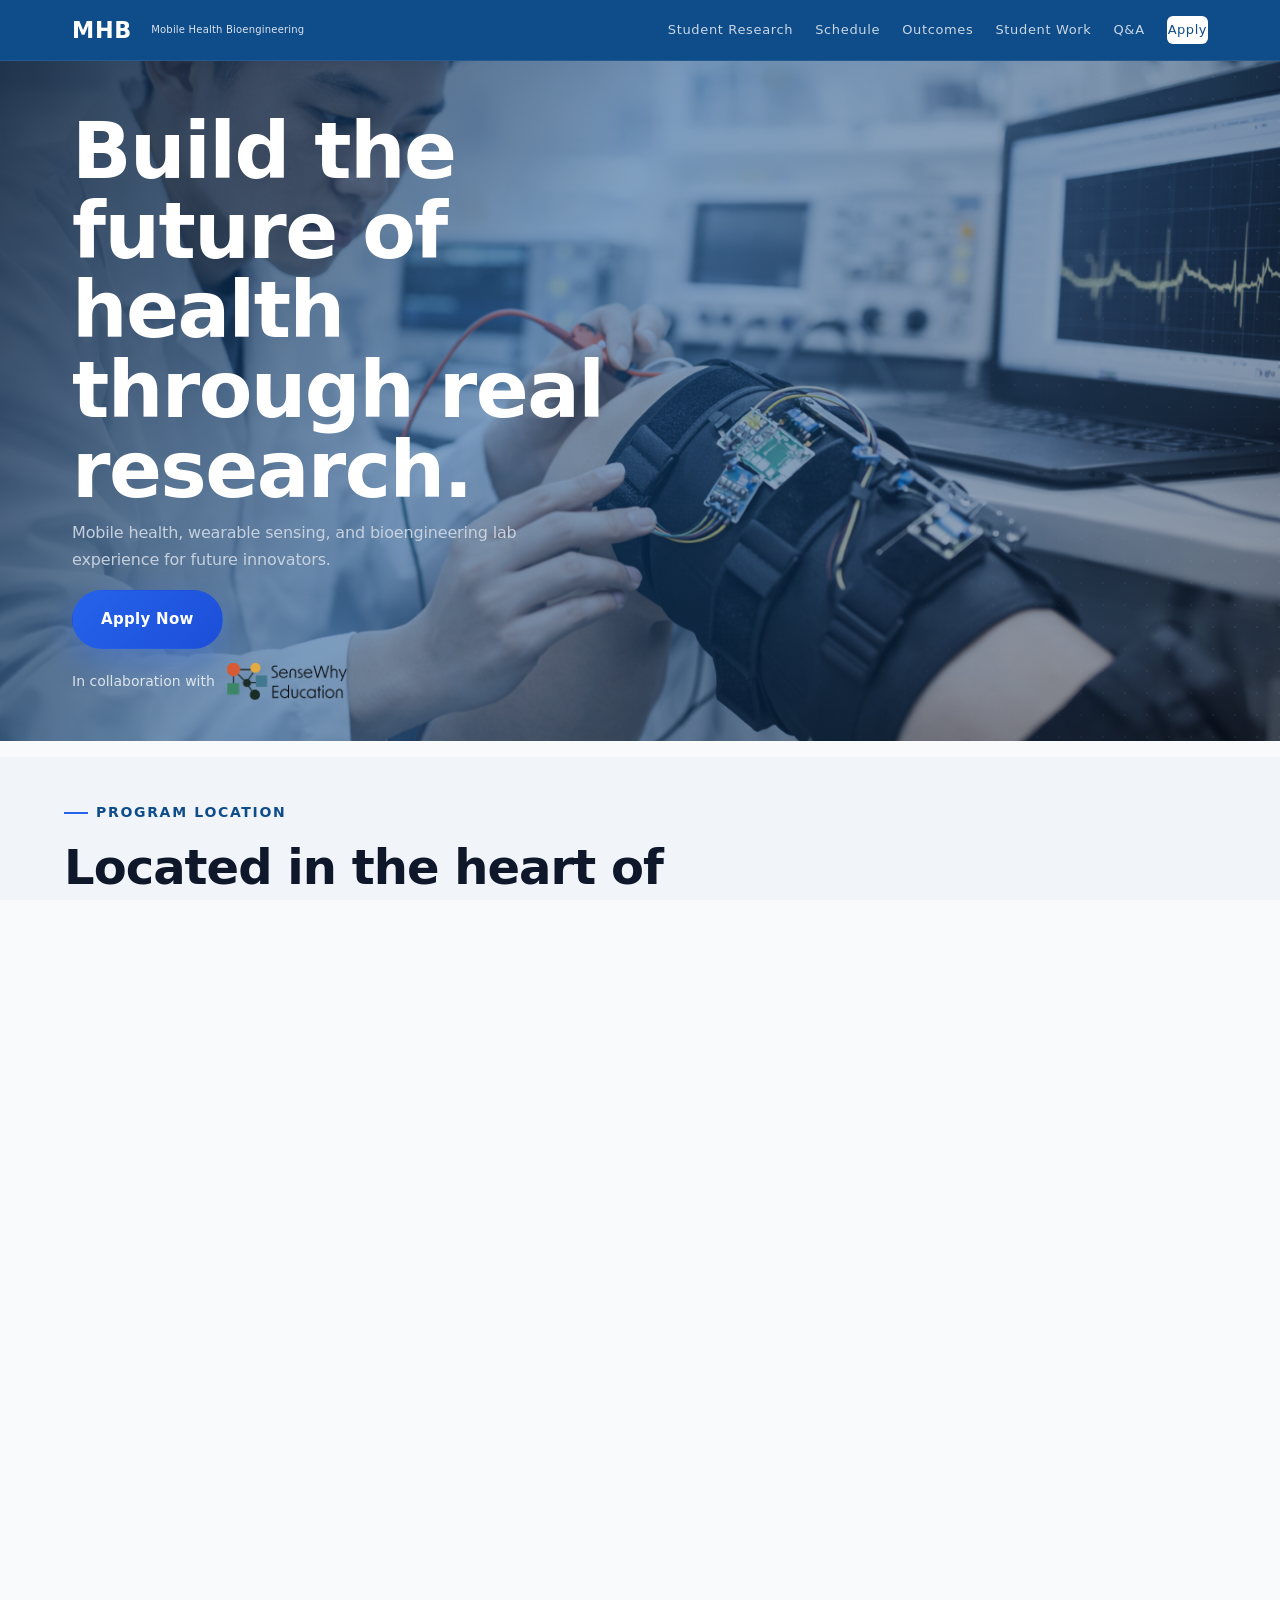
==== commit 6f67b812: "logo swap" ====
--- a/index.html
+++ b/index.html
@@ -58,7 +58,7 @@
               rel="noopener noreferrer"
               class="hero-partner-logo-link"
             >
-              <img src="sensewhy-logo.png" alt="SenseWhy Inc." width="586" height="266" decoding="async">
+              <img src="swlogo.png" alt="SenseWhy Inc." width="586" decoding="async">
             </a>
           </div>
         </div>
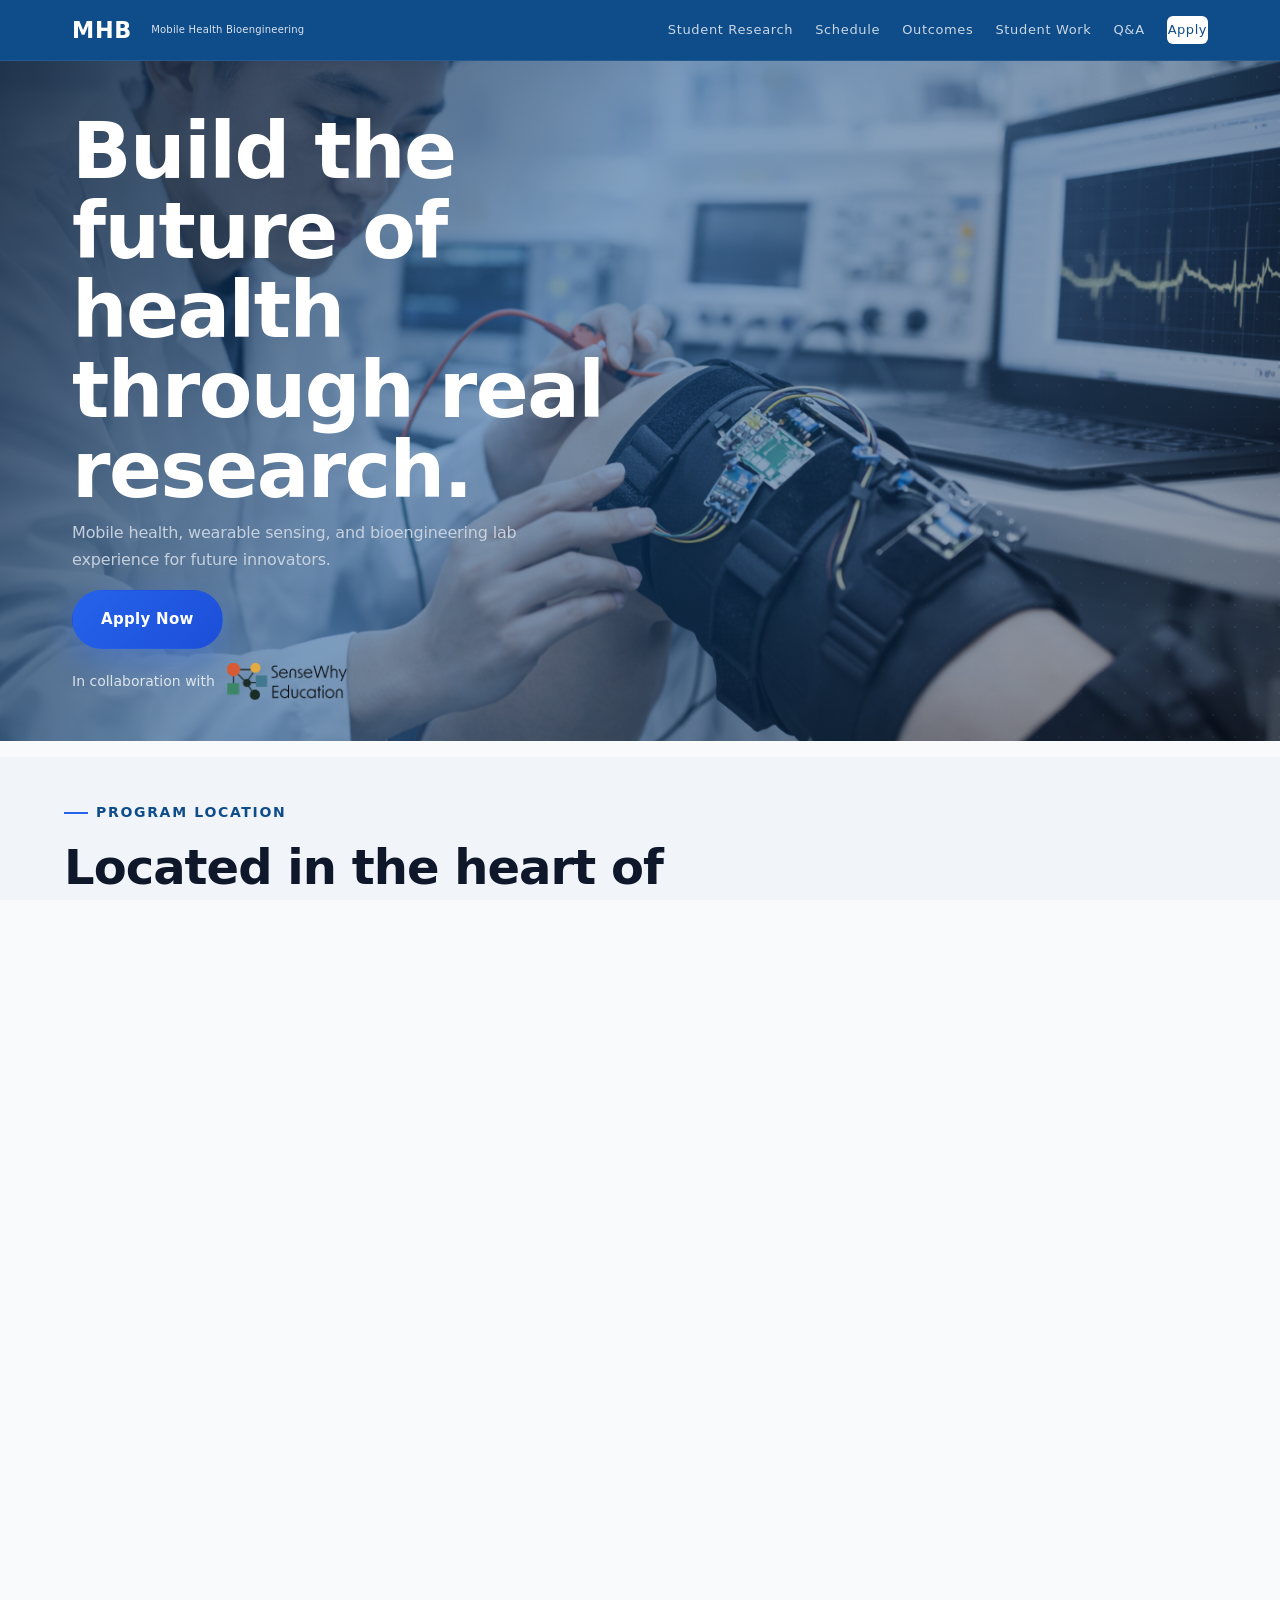
==== commit 80f42e4c: "delete swi text footer" ====
--- a/index.html
+++ b/index.html
@@ -353,12 +353,12 @@
       <div style="max-width:46ch;">
         <div style="margin-top:6px;">Selective mobile health and bioengineering research program.</div>
       </div>
-      <div class="footer-col footer-partner">
+      <!-- <div class="footer-col footer-partner">
         <div class="footer-partner-name">SenseWhy Inc.</div>
         <p class="footer-partner-tagline">Mobile health technology company · Wearable sensing, behavioral analytics, and digital health systems.</p>
         <p class="footer-partner-address">Chicago, Illinois, United States</p>
         <p class="footer-partner-web"><a href="https://www.sensewhyinc.com/" target="_blank" rel="noopener noreferrer">sensewhyinc.com</a></p>
-      </div>
+      </div> -->
     </div>
   </footer>
 
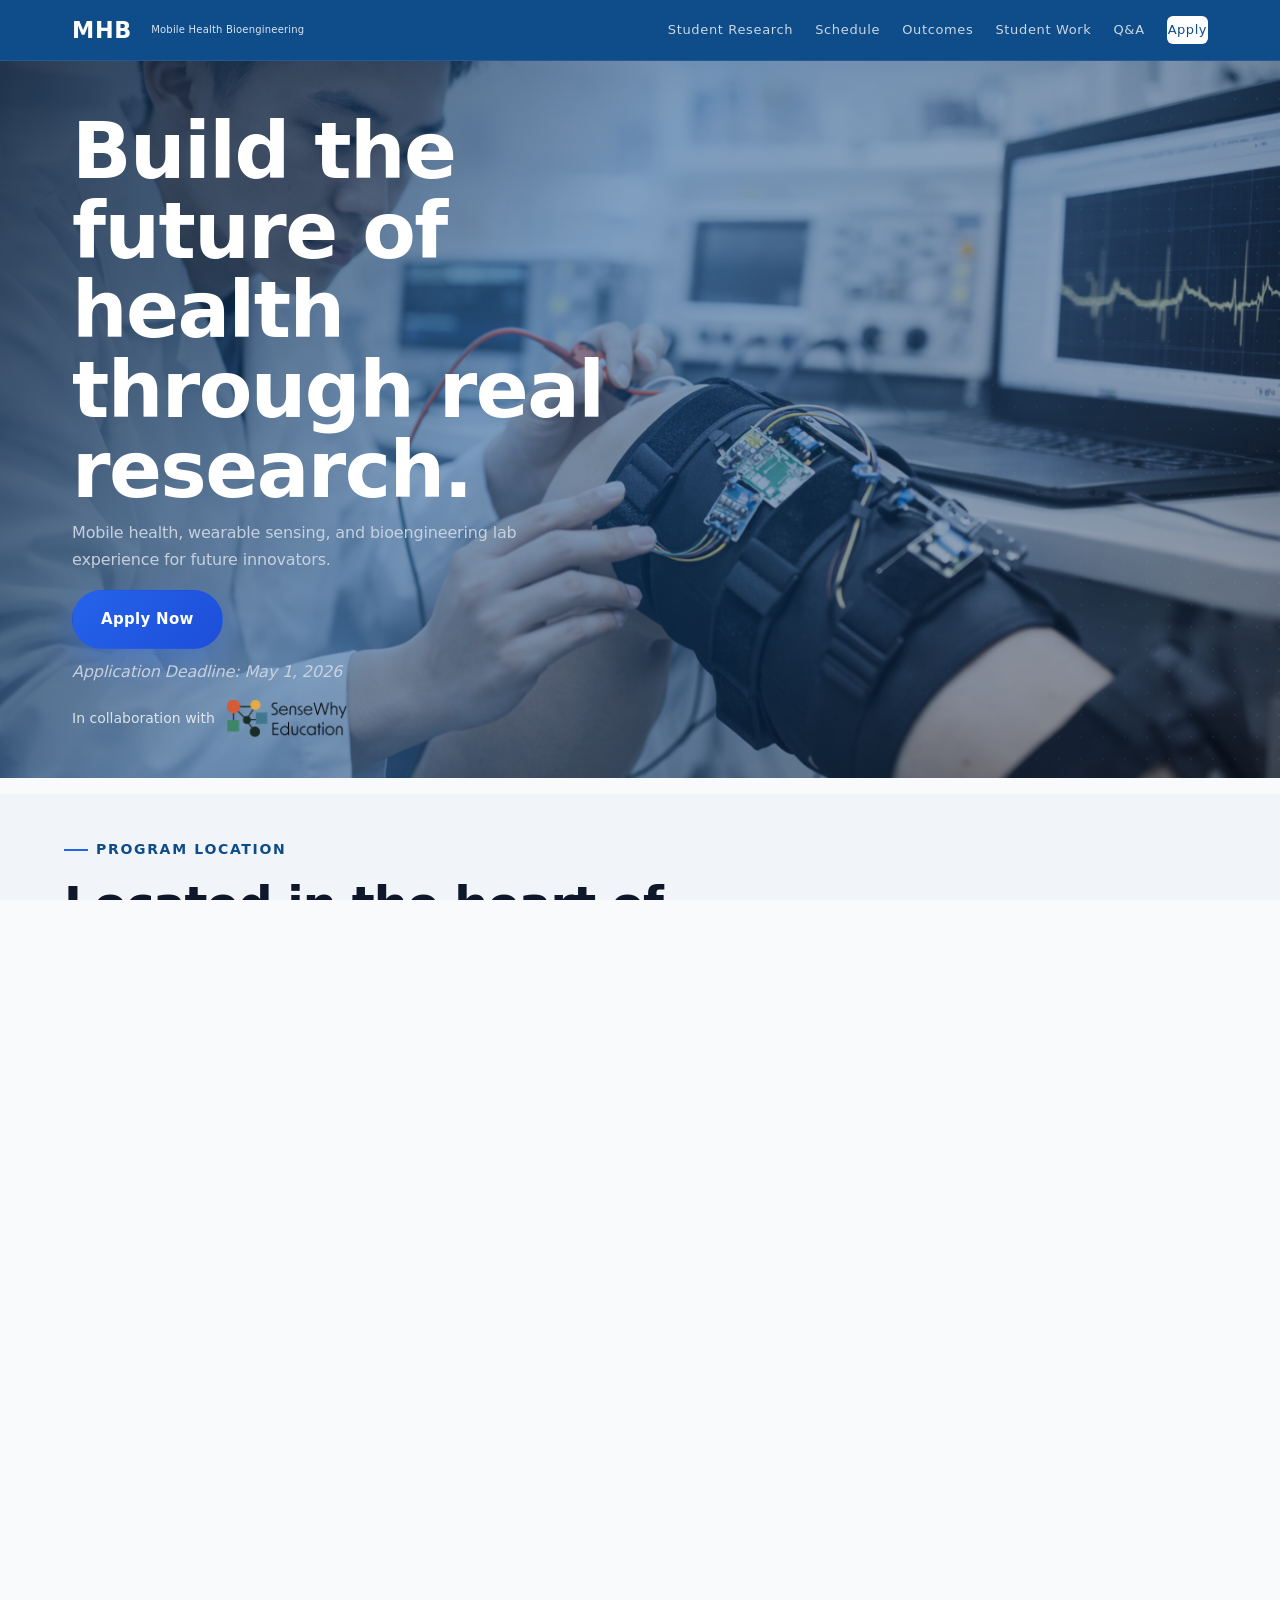
==== commit 384ae2d0: "content edits" ====
--- a/index.html
+++ b/index.html
@@ -50,6 +50,7 @@
           <div class="hero-actions">
             <a class="btn btn-primary btn-apply hero-primary-btn" href="https://forms.gle/hPSidrdWYzqVXL1z7" target="_blank" rel="noreferrer">Apply Now</a>
           </div>
+          <p class="hero-sub hero-sub-light" style="font-style: italic;">Application Deadline: May 1, 2026</p>
           <div class="hero-partner">
             <span>In collaboration with</span>
             <a
@@ -300,7 +301,7 @@
             <h2 class="prof-name">Chris Romano</h2>
             <p class="prof-sub">Operations Director · Northwestern University</p>
             <div class="prof-email-block">
-              <p class="prof-email"><a href="mailto:chris@sensewhyinc.com">chris@sensewhyinc.com</a></p>
+              <!-- <p class="prof-email"><a href="mailto:chris@sensewhyinc.com">chris@sensewhyinc.com</a></p> -->
               <p class="prof-email"><a href="mailto:programs@sensewhyinc.com">programs@sensewhyinc.com</a></p>
             </div>
 
@@ -327,6 +328,8 @@
           <a class="btn btn-primary btn-apply" href="https://forms.gle/hPSidrdWYzqVXL1z7" target="_blank" rel="noreferrer">Apply Now</a>
           <a class="btn btn-secondary" href="mailto:programs@sensewhyinc.com?subject=MHB%20Inquiry">Contact Us</a>
         </div>
+        <br />
+        <p class="cta-note" style="font-style: italic;">Application Deadline: May 1, 2026</p>
       </div>
     </section>
   </main>
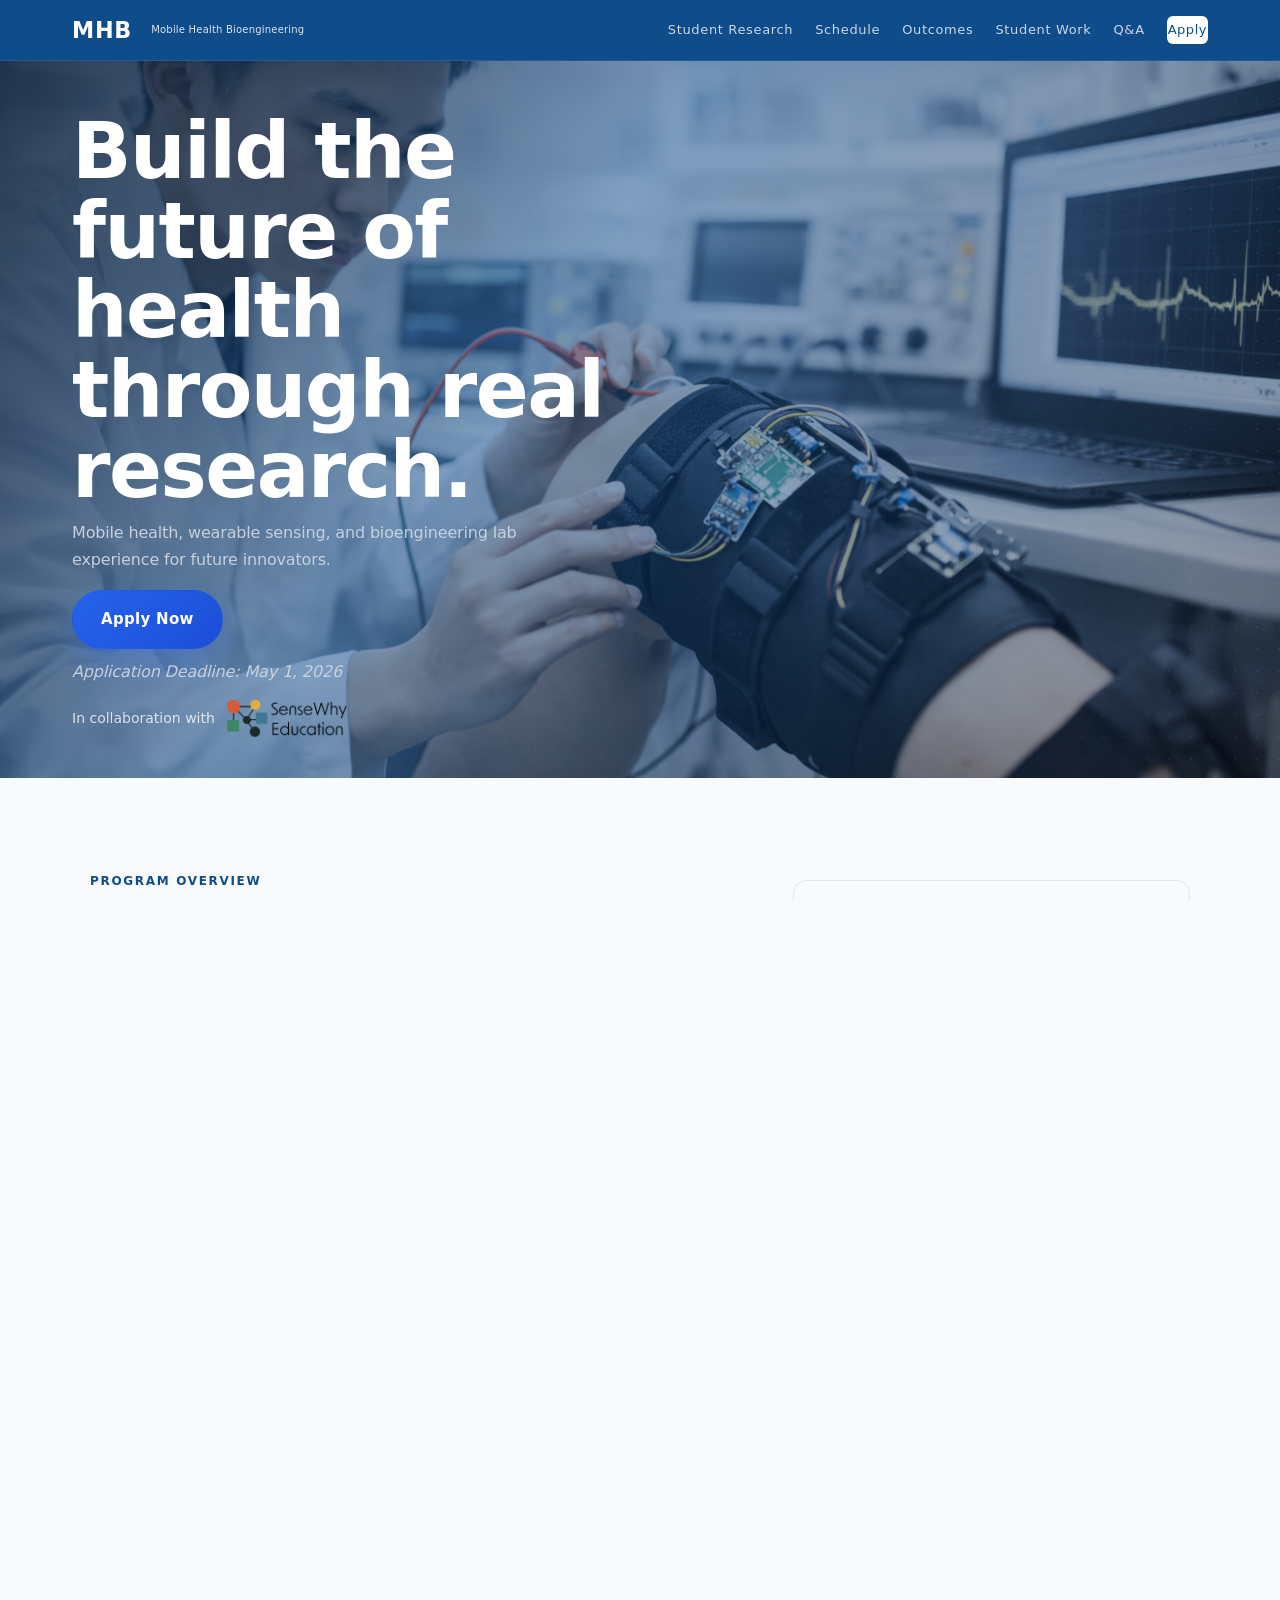
==== commit 75d2f981: "add program overview section" ====
--- a/index.html
+++ b/index.html
@@ -62,6 +62,33 @@
               <img src="swlogo.png" alt="SenseWhy Inc." width="586" decoding="async">
             </a>
           </div>
+        </div>
+      </div>
+    </section>
+
+        <section class="program-overview-section">
+      <div class="container">
+        <div class="program-overview-grid">
+          <div class="program-overview-main">
+            <p class="program-overview-label">PROGRAM OVERVIEW</p>
+            <h2 class="program-overview-title">Mobile Health Bioengineering Program</h2>
+            <p class="program-overview-copy">
+              Mobile Health Bioengineering (MHB) is a selective research program in mobile health (mHealth), wearable sensing, and bioengineering for undergraduate and advanced high school students.
+            </p>
+            <p class="program-overview-copy">
+              Under the guidance of a university professor and research mentors, students work in a real lab setting — assembling wearable sensors, collecting live physiological data, designing and running human-subject experiments, and applying signal processing and machine learning to analyze results — completing the full arc from research question to academic poster and paper.
+            </p>
+          </div>
+          <aside class="program-overview-highlights" aria-label="Program highlights">
+            <h3>Program Highlights</h3>
+            <ul class="program-overview-list">
+              <li>Hands-on wearable sensor assembly</li>
+              <li>Real physiological data collection</li>
+              <li>Human-subject experiment design</li>
+              <li>Machine learning &amp; signal processing</li>
+              <li>Academic poster &amp; research output</li>
+            </ul>
+          </aside>
         </div>
       </div>
     </section>
--- a/styles.css
+++ b/styles.css
@@ -2479,11 +2479,27 @@
   border-color:rgba(15,23,42,0.04);
 }
 
+#program-outcomes .program-outcomes-container{
+  max-width:1100px;
+  margin-left:auto;
+  margin-right:auto;
+  padding-left:24px;
+  padding-right:24px;
+}
+
+#program-outcomes .program-outcomes-heading .section-heading-copy{
+  max-width:680px;
+  margin-left:0;
+  margin-right:0;
+  color:#6b7280;
+  line-height:1.55;
+}
+
 .program-outcomes-grid{
   display:grid;
   grid-template-columns:repeat(2, minmax(0, 1fr));
-  gap:24px;
-  margin-top:24px;
+  gap:22px;
+  margin-top:20px;
 }
 
 .program-outcome-link{
@@ -2497,17 +2513,30 @@
 }
 
 .program-outcome-card{
-  min-height:220px;
-  padding:28px 24px;
-  box-shadow:0 8px 24px rgba(0,0,0,0.05);
-  border-color:rgba(15,23,42,0.06);
-  background:linear-gradient(180deg, #ffffff 0%, #f8fafc 100%);
-  transition:transform 0.2s ease, box-shadow 0.2s ease;
+  min-height:0;
+  padding:22px 22px;
+  border-radius:16px;
+  border:1px solid #e5e7eb;
+  background:#f8fafc;
+  box-shadow:0 1px 2px rgba(15,23,42,0.04);
+  transition:transform 0.2s ease, box-shadow 0.2s ease, border-color 0.2s ease;
 }
 
 .program-outcome-link:hover .program-outcome-card{
-  transform:translateY(-3px);
-  box-shadow:0 16px 40px rgba(15,23,42,0.1);
+  transform:translateY(-2px);
+  box-shadow:0 8px 20px rgba(15,23,42,0.07);
+  border-color:#dbe2ea;
+}
+
+.program-outcome-card-head{
+  display:flex;
+  align-items:flex-start;
+  gap:14px;
+}
+
+.program-outcome-card-head .program-outcome-icon{
+  flex-shrink:0;
+  margin-top:2px;
 }
 
 .program-outcome-media{
@@ -2529,35 +2558,38 @@
   display:inline-flex;
   align-items:center;
   justify-content:center;
-  width:48px;
-  height:48px;
-  min-width:48px;
+  width:38px;
+  height:38px;
+  min-width:38px;
   padding:0;
-  border:1px solid rgba(15,76,138,0.08);
+  border:1px solid #e2e8f0;
   border-radius:50%;
-  background:rgba(37, 99, 235, 0.1);
+  background:#eef2f7;
   color:#475569;
-  font-size:9px;
+  font-size:11px;
+  font-weight:600;
+  letter-spacing:0.04em;
+}
+
+.program-outcome-card h3{
+  margin:0;
+  padding:0;
+  color:var(--text);
+  font-size:18px;
+  line-height:1.35;
+  letter-spacing:-0.015em;
   font-weight:650;
-  letter-spacing:0.06em;
-}
-
-.program-outcome-card h3{
-  margin:16px 0 6px 0;
-  color:var(--text);
-  font-size:22px;
-  line-height:1.25;
-  letter-spacing:-0.02em;
-  font-weight:650;
+  flex:1;
+  min-width:0;
 }
 
 .program-outcome-card p{
-  margin:14px 0 0 0;
-  color:var(--muted);
-  font-size:15px;
-  line-height:1.7;
+  margin:12px 0 0 0;
+  color:#6b7280;
+  font-size:14px;
+  line-height:1.5;
   display:-webkit-box;
-  -webkit-line-clamp:2;
+  -webkit-line-clamp:3;
   -webkit-box-orient:vertical;
   overflow:hidden;
 }
@@ -3944,6 +3976,9 @@
     margin-top:28px;
     margin-bottom:16px;
   }
+  .featured-project{
+    grid-template-columns:1fr;
+  }
   .student-research-poster-card{
     display:none;
   }
@@ -3959,17 +3994,17 @@
   }
   .program-outcomes-grid{
     grid-template-columns:1fr;
-    gap:16px;
+    gap:18px;
   }
   .program-outcome-card{
     min-height:0;
-    padding:22px 20px;
+    padding:20px 18px;
   }
   .program-outcome-card h3{
-    font-size:20px;
+    font-size:17px;
   }
   .program-outcome-card p{
-    font-size:15px;
+    font-size:14px;
   }
   .program-outcome-media{
     border-radius:14px;
@@ -4229,6 +4264,100 @@
 
 /* ===== Program Location Section ===== */
 
+.program-overview-section{
+  padding-top:80px;
+  padding-bottom:80px;
+}
+
+.program-overview-grid{
+  max-width:1100px;
+  margin:0 auto;
+  padding:0;
+  display:grid;
+  grid-template-columns:minmax(0, 1.25fr) minmax(280px, 0.75fr);
+  gap:40px;
+  align-items:start;
+}
+
+.program-overview-main{
+  min-width:0;
+}
+
+.program-overview-label{
+  margin:0 0 14px 0;
+  font-size:12px;
+  line-height:1.2;
+  letter-spacing:0.14em;
+  text-transform:uppercase;
+  color:var(--primary);
+  font-weight:650;
+}
+
+.program-overview-title{
+  margin:0;
+  color:var(--text);
+  font-size:clamp(34px, 4vw, 48px);
+  line-height:1.18;
+  letter-spacing:-0.02em;
+  font-weight:690;
+  max-width:22ch;
+}
+
+.program-overview-copy{
+  margin:18px 0 0 0;
+  max-width:72ch;
+  color:#6B7280;
+  font-size:17px;
+  line-height:1.68;
+}
+
+.program-overview-highlights{
+  margin-top:6px;
+  padding:20px 22px;
+  border:1px solid rgba(15,23,42,0.08);
+  border-radius:14px;
+  background:#f8fafc;
+}
+
+.program-overview-highlights h3{
+  margin:0;
+  color:var(--text);
+  font-size:16px;
+  line-height:1.3;
+  letter-spacing:0.01em;
+  font-weight:650;
+}
+
+.program-overview-list{
+  margin:14px 0 0 0;
+  padding:0;
+  list-style:none;
+}
+
+.program-overview-list li{
+  position:relative;
+  margin:0;
+  padding:0 0 0 18px;
+  color:#475569;
+  font-size:14px;
+  line-height:1.6;
+}
+
+.program-overview-list li + li{
+  margin-top:14px;
+}
+
+.program-overview-list li::before{
+  content:"";
+  position:absolute;
+  top:0.6em;
+  left:0;
+  width:6px;
+  height:6px;
+  border-radius:999px;
+  background:#3b82f6;
+}
+
 .location-grid {
   display: grid;
   grid-template-columns: 1fr 1fr;
@@ -4270,6 +4399,30 @@
 
 /* ===== Responsive ===== */
 @media (max-width: 768px) {
+  .program-overview-section{
+    padding-top:56px;
+    padding-bottom:56px;
+  }
+
+  .program-overview-grid{
+    grid-template-columns:1fr;
+    gap:24px;
+    padding:0;
+  }
+
+  .program-overview-title{
+    max-width:none;
+  }
+
+  .program-overview-copy{
+    font-size:16px;
+    max-width:none;
+  }
+
+  .program-overview-highlights{
+    padding:18px 18px;
+  }
+
   .location-grid {
     grid-template-columns: 1fr;
   }
@@ -4507,5 +4660,4 @@
     min-height:48px;
     align-items:center;
   }
-}
-
+}
